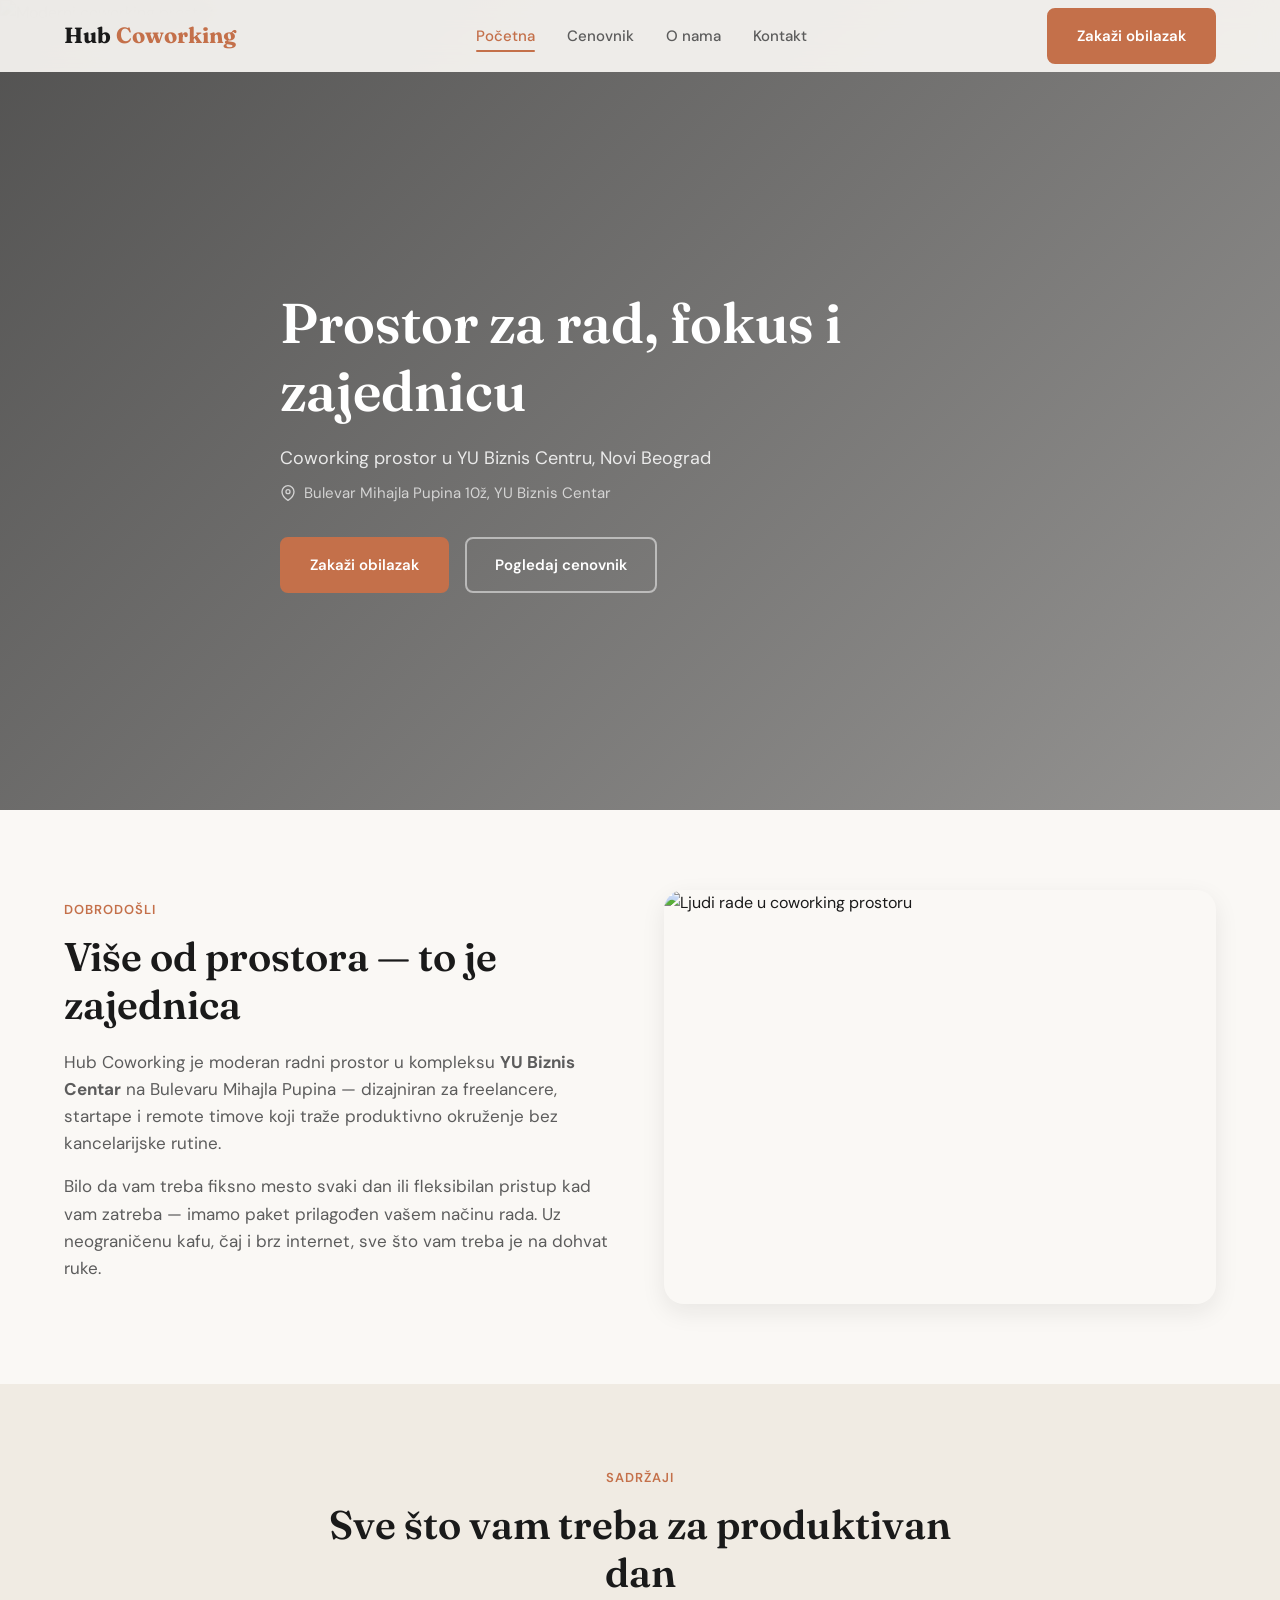
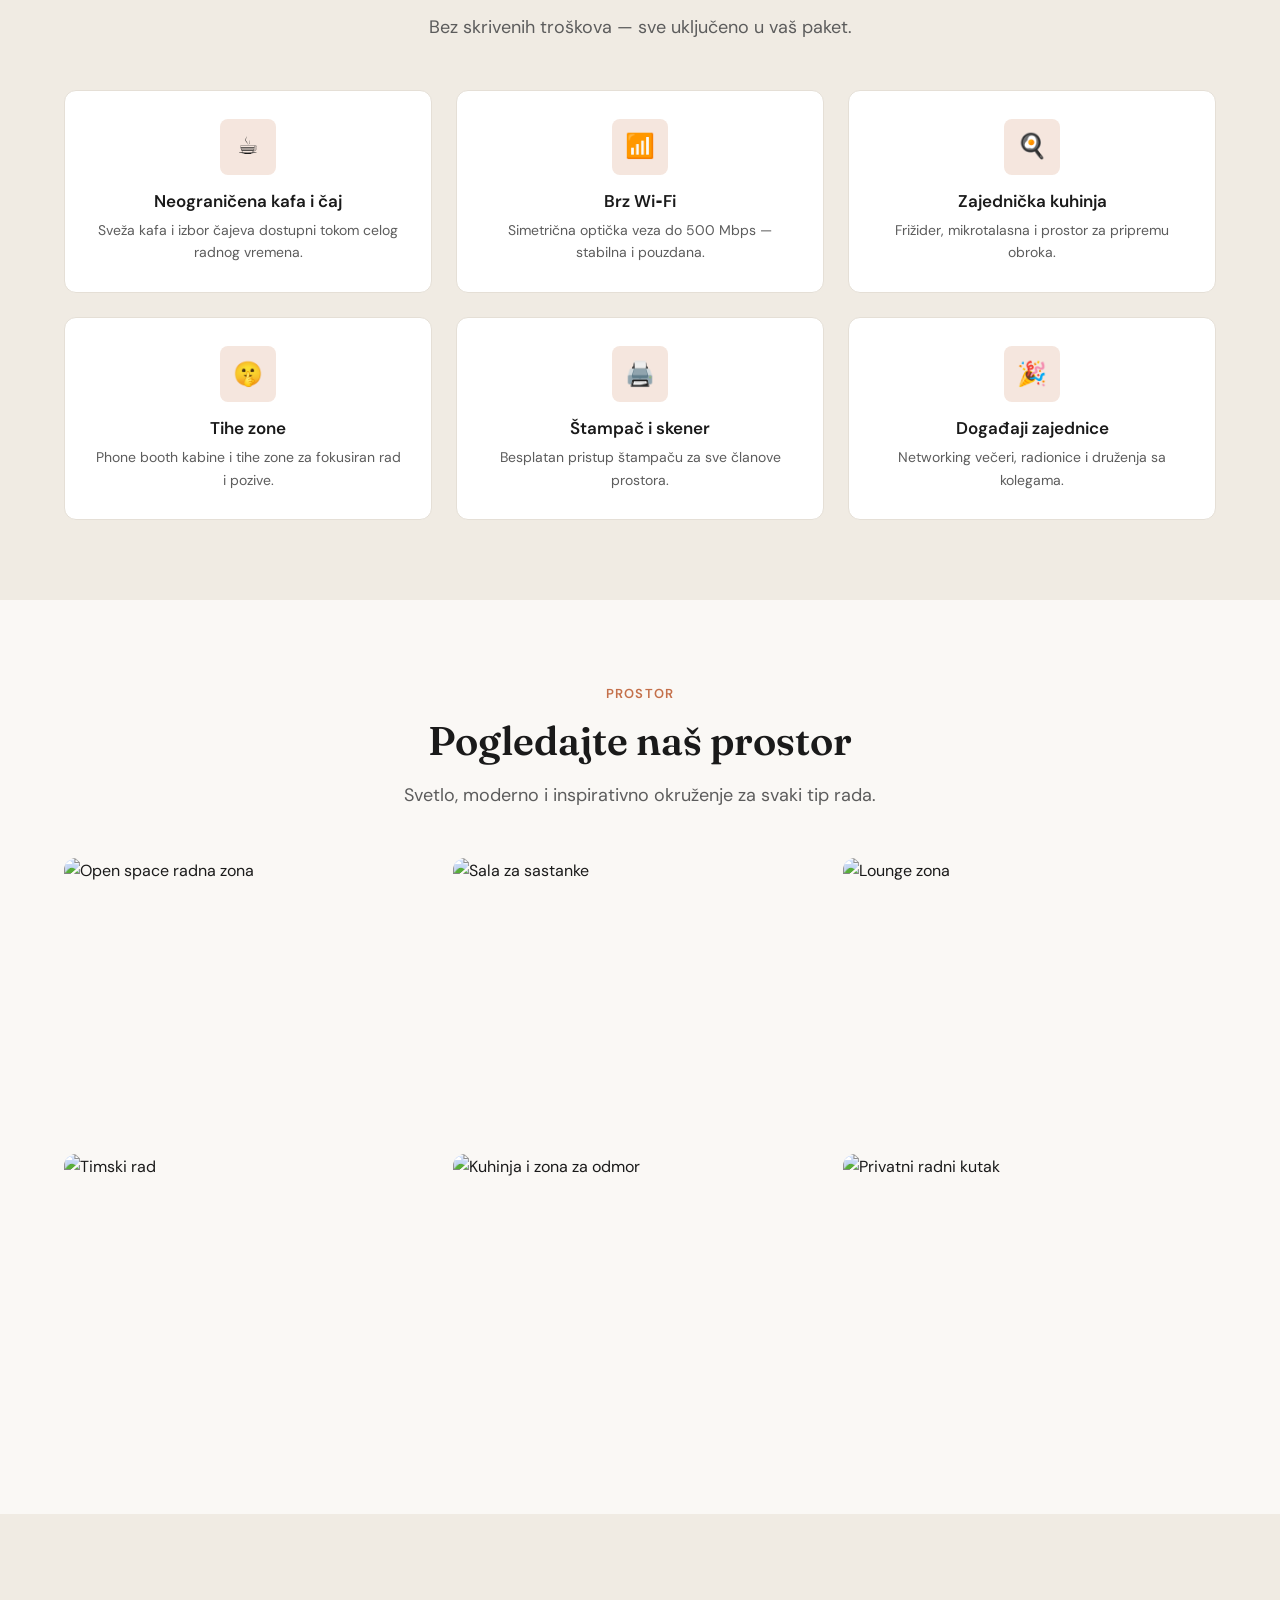
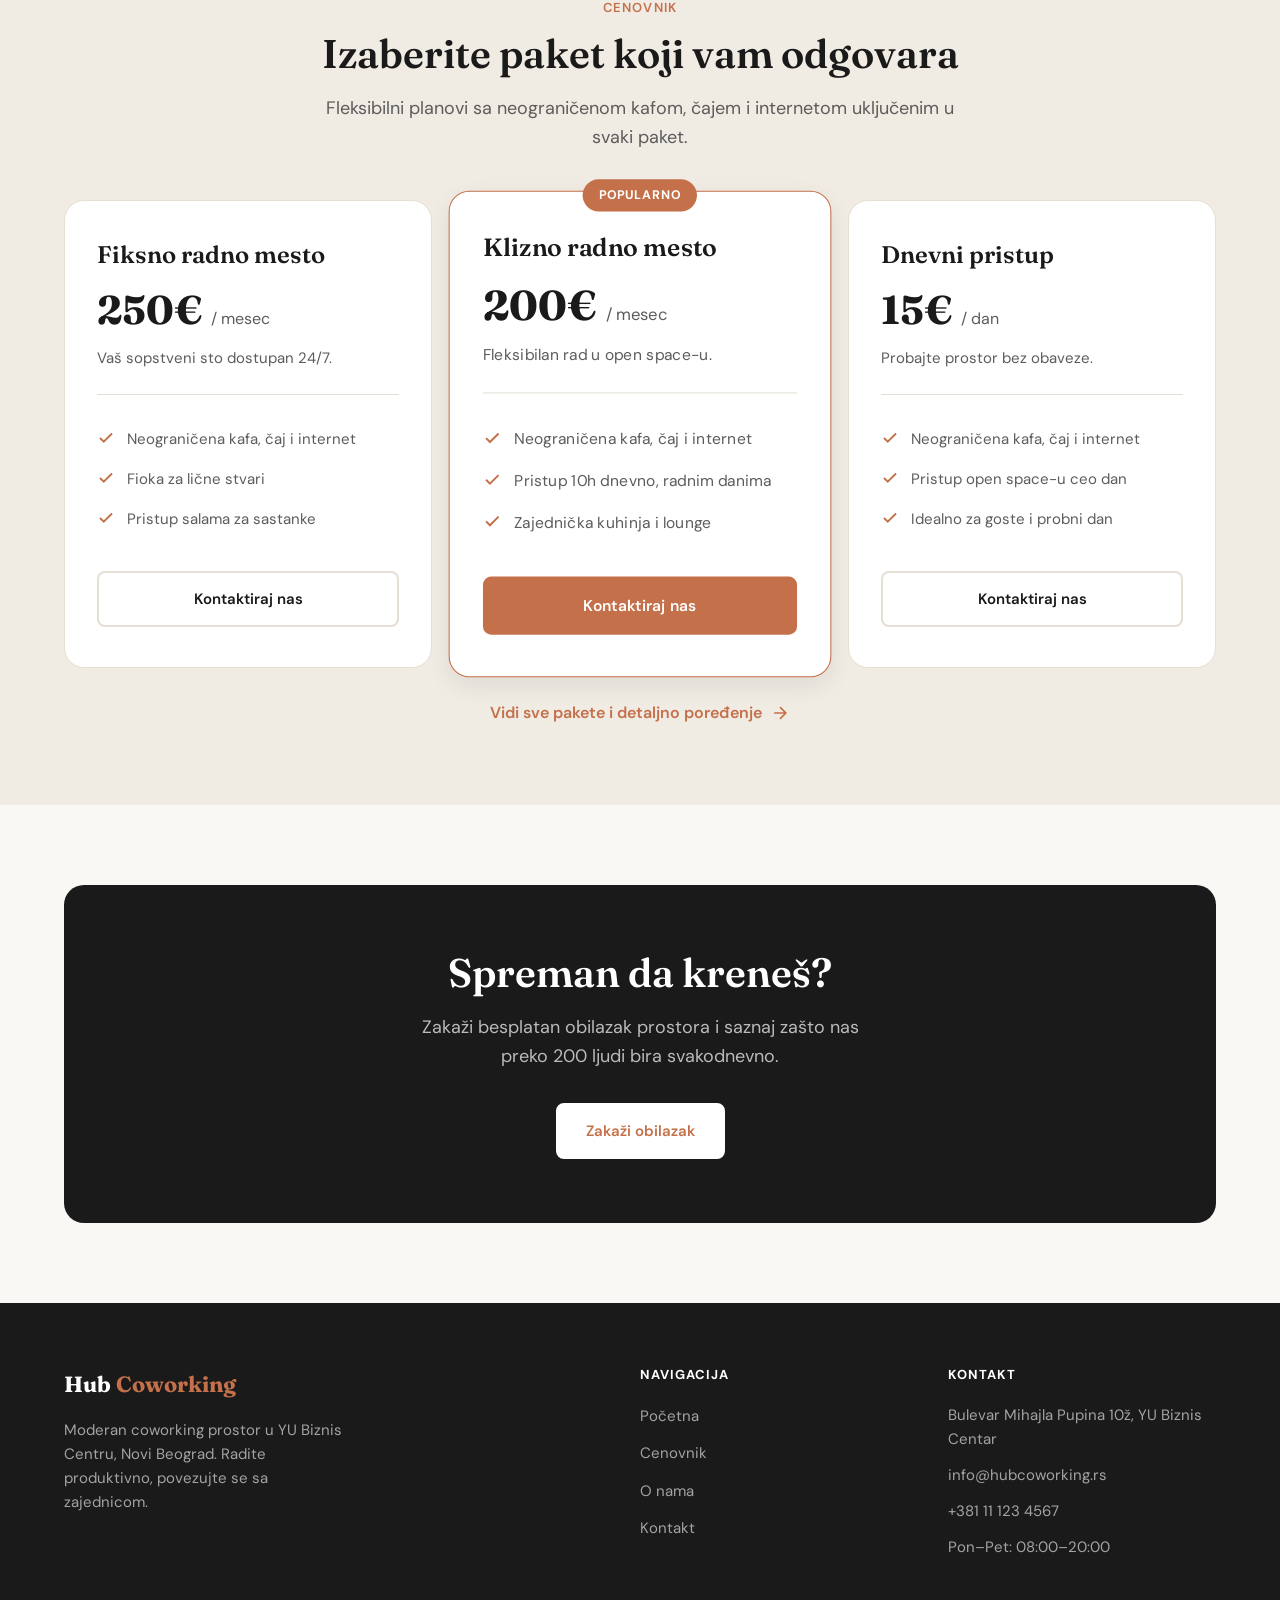
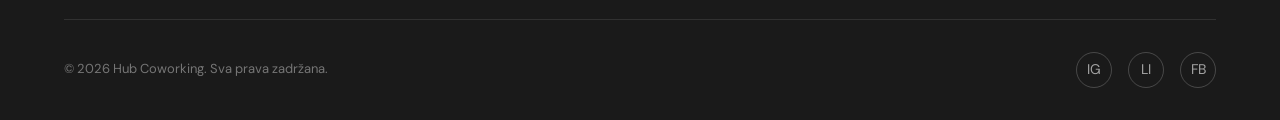
==== index.html @ 2e8828d9 "Init commit" ====
<!DOCTYPE html>
<html lang="sr">
<head>
  <meta charset="UTF-8">
  <meta name="viewport" content="width=device-width, initial-scale=1.0">
  <meta name="description" content="Hub Coworking — moderan coworking prostor u YU Biznis Centru, Bulevar Mihajla Pupina 10ž, Novi Beograd. Fiksna i klizna radna mesta, dnevni pristup.">
  <title>Hub Coworking — Početna</title>
  <link rel="preconnect" href="https://fonts.googleapis.com">
  <link rel="preconnect" href="https://fonts.gstatic.com" crossorigin>
  <link href="https://fonts.googleapis.com/css2?family=DM+Sans:ital,opsz,wght@0,9..40,400;0,9..40,500;0,9..40,600;0,9..40,700;1,9..40,400&family=Fraunces:opsz,wght@9..144,600;9..144,700&display=swap" rel="stylesheet">
  <link rel="stylesheet" href="css/styles.css">
</head>
<body>

  <!-- Header -->
  <header class="header" id="header">
    <div class="container nav">
      <a href="index.html" class="logo">Hub <span>Coworking</span></a>
      <nav class="nav-links">
        <a href="index.html" class="active">Početna</a>
        <a href="cenovnik.html">Cenovnik</a>
        <a href="o-nama.html">O nama</a>
        <a href="kontakt.html">Kontakt</a>
      </nav>
      <a href="kontakt.html" class="btn btn-primary nav-cta">Zakaži obilazak</a>
      <button class="nav-toggle" id="navToggle" aria-label="Otvori meni">
        <span></span>
        <span></span>
        <span></span>
      </button>
    </div>
  </header>

  <nav class="mobile-menu" id="mobileMenu">
    <a href="index.html" class="active">Početna</a>
    <a href="cenovnik.html">Cenovnik</a>
    <a href="o-nama.html">O nama</a>
    <a href="kontakt.html">Kontakt</a>
    <a href="kontakt.html" class="btn btn-primary">Zakaži obilazak</a>
  </nav>

  <main>
    <!-- Hero -->
    <section class="hero">
      <div class="hero-bg">
        <img src="https://images.unsplash.com/photo-1497366216548-37526070297c?w=1920&q=80" alt="Moderni coworking prostor">
        <div class="hero-overlay"></div>
      </div>
      <div class="container hero-content reveal">
        <h1>Prostor za rad, fokus i zajednicu</h1>
        <p class="hero-subtitle">Coworking prostor u YU Biznis Centru, Novi Beograd</p>
        <p class="hero-address">
          <svg width="16" height="16" viewBox="0 0 24 24" fill="none" stroke="currentColor" stroke-width="2"><path d="M21 10c0 7-9 13-9 13s-9-6-9-13a9 9 0 0118 0z"/><circle cx="12" cy="10" r="3"/></svg>
          Bulevar Mihajla Pupina 10ž, YU Biznis Centar
        </p>
        <div class="btn-group">
          <a href="kontakt.html" class="btn btn-primary">Zakaži obilazak</a>
          <a href="cenovnik.html" class="btn btn-outline-light">Pogledaj cenovnik</a>
        </div>
      </div>
    </section>

    <!-- Uvod -->
    <section class="section">
      <div class="container grid-2 reveal">
        <div class="intro-text">
          <span class="section-label">Dobrodošli</span>
          <h2>Više od prostora — to je zajednica</h2>
          <p>Hub Coworking je moderan radni prostor u kompleksu <strong>YU Biznis Centar</strong> na Bulevaru Mihajla Pupina — dizajniran za freelancere, startape i remote timove koji traže produktivno okruženje bez kancelarijske rutine.</p>
          <p>Bilo da vam treba fiksno mesto svaki dan ili fleksibilan pristup kad vam zatreba — imamo paket prilagođen vašem načinu rada. Uz neograničenu kafu, čaj i brz internet, sve što vam treba je na dohvat ruke.</p>
        </div>
        <div class="intro-image">
          <img src="https://images.unsplash.com/photo-1524758631624-e2822e304c36?w=800&q=80" alt="Ljudi rade u coworking prostoru">
        </div>
      </div>
    </section>

    <!-- Amenities -->
    <section class="section" style="background-color: var(--color-bg-alt);">
      <div class="container">
        <div class="section-header reveal">
          <span class="section-label">Sadržaji</span>
          <h2>Sve što vam treba za produktivan dan</h2>
          <p>Bez skrivenih troškova — sve uključeno u vaš paket.</p>
        </div>
        <div class="amenities-grid">
          <div class="amenity-card reveal">
            <div class="amenity-icon">☕</div>
            <h3>Neograničena kafa i čaj</h3>
            <p>Sveža kafa i izbor čajeva dostupni tokom celog radnog vremena.</p>
          </div>
          <div class="amenity-card reveal">
            <div class="amenity-icon">📶</div>
            <h3>Brz Wi‑Fi</h3>
            <p>Simetrična optička veza do 500 Mbps — stabilna i pouzdana.</p>
          </div>
          <div class="amenity-card reveal">
            <div class="amenity-icon">🍳</div>
            <h3>Zajednička kuhinja</h3>
            <p>Frižider, mikrotalasna i prostor za pripremu obroka.</p>
          </div>
          <div class="amenity-card reveal">
            <div class="amenity-icon">🤫</div>
            <h3>Tihe zone</h3>
            <p>Phone booth kabine i tihe zone za fokusiran rad i pozive.</p>
          </div>
          <div class="amenity-card reveal">
            <div class="amenity-icon">🖨️</div>
            <h3>Štampač i skener</h3>
            <p>Besplatan pristup štampaču za sve članove prostora.</p>
          </div>
          <div class="amenity-card reveal">
            <div class="amenity-icon">🎉</div>
            <h3>Događaji zajednice</h3>
            <p>Networking večeri, radionice i druženja sa kolegama.</p>
          </div>
        </div>
      </div>
    </section>

    <!-- Galerija -->
    <section class="section">
      <div class="container">
        <div class="section-header reveal">
          <span class="section-label">Prostor</span>
          <h2>Pogledajte naš prostor</h2>
          <p>Svetlo, moderno i inspirativno okruženje za svaki tip rada.</p>
        </div>
        <div class="gallery-grid">
          <div class="gallery-item reveal">
            <img src="https://images.unsplash.com/photo-1497366811353-6870744d04b2?w=600&q=80" alt="Open space radna zona">
          </div>
          <div class="gallery-item reveal">
            <img src="https://images.unsplash.com/photo-1600880292203-757bb62b4baf?w=600&q=80" alt="Sala za sastanke">
          </div>
          <div class="gallery-item reveal">
            <img src="https://images.unsplash.com/photo-1604328698692-f76ea9498e97?w=600&q=80" alt="Lounge zona">
          </div>
          <div class="gallery-item reveal">
            <img src="https://images.unsplash.com/photo-1556761175-b413da4baf72?w=600&q=80" alt="Timski rad">
          </div>
          <div class="gallery-item reveal">
            <img src="https://images.unsplash.com/photo-1572021337769-53502aa4901a?w=600&q=80" alt="Kuhinja i zona za odmor">
          </div>
          <div class="gallery-item reveal">
            <img src="https://images.unsplash.com/photo-1560448204-e02f11c45748?w=600&q=80" alt="Privatni radni kutak">
          </div>
        </div>
      </div>
    </section>

    <!-- Pricing Preview -->
    <section class="section" style="background-color: var(--color-bg-alt);">
      <div class="container">
        <div class="section-header reveal">
          <span class="section-label">Cenovnik</span>
          <h2>Izaberite paket koji vam odgovara</h2>
          <p>Fleksibilni planovi sa neograničenom kafom, čajem i internetom uključenim u svaki paket.</p>
        </div>
        <div class="pricing-grid">
          <div class="pricing-card reveal">
            <h3>Fiksno radno mesto</h3>
            <div class="pricing-price">250€ <span>/ mesec</span></div>
            <p class="pricing-desc">Vaš sopstveni sto dostupan 24/7.</p>
            <ul class="pricing-features">
              <li>
                <svg width="18" height="18" viewBox="0 0 24 24" fill="none" stroke="currentColor" stroke-width="2.5"><polyline points="20 6 9 17 4 12"/></svg>
                Neograničena kafa, čaj i internet
              </li>
              <li>
                <svg width="18" height="18" viewBox="0 0 24 24" fill="none" stroke="currentColor" stroke-width="2.5"><polyline points="20 6 9 17 4 12"/></svg>
                Fioka za lične stvari
              </li>
              <li>
                <svg width="18" height="18" viewBox="0 0 24 24" fill="none" stroke="currentColor" stroke-width="2.5"><polyline points="20 6 9 17 4 12"/></svg>
                Pristup salama za sastanke
              </li>
            </ul>
            <a href="kontakt.html" class="btn btn-outline">Kontaktiraj nas</a>
          </div>
          <div class="pricing-card featured reveal">
            <span class="pricing-badge">Popularno</span>
            <h3>Klizno radno mesto</h3>
            <div class="pricing-price">200€ <span>/ mesec</span></div>
            <p class="pricing-desc">Fleksibilan rad u open space-u.</p>
            <ul class="pricing-features">
              <li>
                <svg width="18" height="18" viewBox="0 0 24 24" fill="none" stroke="currentColor" stroke-width="2.5"><polyline points="20 6 9 17 4 12"/></svg>
                Neograničena kafa, čaj i internet
              </li>
              <li>
                <svg width="18" height="18" viewBox="0 0 24 24" fill="none" stroke="currentColor" stroke-width="2.5"><polyline points="20 6 9 17 4 12"/></svg>
                Pristup 10h dnevno, radnim danima
              </li>
              <li>
                <svg width="18" height="18" viewBox="0 0 24 24" fill="none" stroke="currentColor" stroke-width="2.5"><polyline points="20 6 9 17 4 12"/></svg>
                Zajednička kuhinja i lounge
              </li>
            </ul>
            <a href="kontakt.html" class="btn btn-primary">Kontaktiraj nas</a>
          </div>
          <div class="pricing-card reveal">
            <h3>Dnevni pristup</h3>
            <div class="pricing-price">15€ <span>/ dan</span></div>
            <p class="pricing-desc">Probajte prostor bez obaveze.</p>
            <ul class="pricing-features">
              <li>
                <svg width="18" height="18" viewBox="0 0 24 24" fill="none" stroke="currentColor" stroke-width="2.5"><polyline points="20 6 9 17 4 12"/></svg>
                Neograničena kafa, čaj i internet
              </li>
              <li>
                <svg width="18" height="18" viewBox="0 0 24 24" fill="none" stroke="currentColor" stroke-width="2.5"><polyline points="20 6 9 17 4 12"/></svg>
                Pristup open space-u ceo dan
              </li>
              <li>
                <svg width="18" height="18" viewBox="0 0 24 24" fill="none" stroke="currentColor" stroke-width="2.5"><polyline points="20 6 9 17 4 12"/></svg>
                Idealno za goste i probni dan
              </li>
            </ul>
            <a href="kontakt.html" class="btn btn-outline">Kontaktiraj nas</a>
          </div>
        </div>
        <div style="text-align: center;">
          <a href="cenovnik.html" class="text-link reveal">
            Vidi sve pakete i detaljno poređenje
            <svg width="20" height="20" viewBox="0 0 24 24" fill="none" stroke="currentColor" stroke-width="2"><path d="M5 12h14M12 5l7 7-7 7"/></svg>
          </a>
        </div>
      </div>
    </section>

    <!-- CTA Banner -->
    <section class="section">
      <div class="container reveal">
        <div class="cta-banner">
          <h2>Spreman da kreneš?</h2>
          <p>Zakaži besplatan obilazak prostora i saznaj zašto nas preko 200 ljudi bira svakodnevno.</p>
          <a href="kontakt.html" class="btn btn-white">Zakaži obilazak</a>
        </div>
      </div>
    </section>
  </main>

  <!-- Footer -->
  <footer class="footer">
    <div class="container">
      <div class="footer-grid">
        <div class="footer-brand">
          <a href="index.html" class="logo">Hub <span>Coworking</span></a>
          <p>Moderan coworking prostor u YU Biznis Centru, Novi Beograd. Radite produktivno, povezujte se sa zajednicom.</p>
        </div>
        <div>
          <h4>Navigacija</h4>
          <ul class="footer-links">
            <li><a href="index.html">Početna</a></li>
            <li><a href="cenovnik.html">Cenovnik</a></li>
            <li><a href="o-nama.html">O nama</a></li>
            <li><a href="kontakt.html">Kontakt</a></li>
          </ul>
        </div>
        <div>
          <h4>Kontakt</h4>
          <ul class="footer-contact">
            <li>Bulevar Mihajla Pupina 10ž, YU Biznis Centar</li>
            <li>info@hubcoworking.rs</li>
            <li>+381 11 123 4567</li>
            <li>Pon–Pet: 08:00–20:00</li>
          </ul>
        </div>
      </div>
      <div class="footer-bottom">
        <p>&copy; 2026 Hub Coworking. Sva prava zadržana.</p>
        <div class="footer-social">
          <a href="#" aria-label="Instagram">IG</a>
          <a href="#" aria-label="LinkedIn">LI</a>
          <a href="#" aria-label="Facebook">FB</a>
        </div>
      </div>
    </div>
  </footer>

  <script src="js/main.js"></script>
</body>
</html>
---- css/styles.css ----
/* ============================================
   Hub Coworking — Design System & Styles
   ============================================ */

/* --- CSS Custom Properties --- */
:root {
  --color-bg: #FAF8F5;
  --color-bg-alt: #F0EBE3;
  --color-surface: #FFFFFF;
  --color-text: #1A1A1A;
  --color-text-muted: #5C5C5C;
  --color-accent: #C4704A;
  --color-accent-hover: #A85A38;
  --color-accent-light: #F5E6DE;
  --color-border: #E5DFD6;
  --color-dark: #1A1A1A;

  --font-body: 'DM Sans', system-ui, sans-serif;
  --font-heading: 'Fraunces', Georgia, serif;

  --container-max: 1200px;
  --header-height: 72px;
  --radius-sm: 8px;
  --radius-md: 12px;
  --radius-lg: 20px;
  --shadow-sm: 0 2px 8px rgba(26, 26, 26, 0.06);
  --shadow-md: 0 8px 24px rgba(26, 26, 26, 0.08);
  --shadow-lg: 0 16px 48px rgba(26, 26, 26, 0.12);
  --transition: 0.25s ease;
}

/* --- Reset & Base --- */
*,
*::before,
*::after {
  box-sizing: border-box;
  margin: 0;
  padding: 0;
}

html {
  scroll-behavior: smooth;
}

body {
  font-family: var(--font-body);
  font-size: 1rem;
  line-height: 1.6;
  color: var(--color-text);
  background-color: var(--color-bg);
  -webkit-font-smoothing: antialiased;
}

img {
  max-width: 100%;
  height: auto;
  display: block;
}

a {
  color: inherit;
  text-decoration: none;
  transition: color var(--transition);
}

ul {
  list-style: none;
}

h1, h2, h3, h4 {
  font-family: var(--font-heading);
  font-weight: 600;
  line-height: 1.2;
}

h1 { font-size: clamp(2.25rem, 5vw, 3.5rem); }
h2 { font-size: clamp(1.75rem, 3.5vw, 2.5rem); }
h3 { font-size: clamp(1.25rem, 2.5vw, 1.5rem); }

p {
  color: var(--color-text-muted);
}

/* --- Layout --- */
.container {
  width: 100%;
  max-width: var(--container-max);
  margin: 0 auto;
  padding: 0 1.5rem;
}

.section {
  padding: 5rem 0;
}

.section-header {
  text-align: center;
  max-width: 640px;
  margin: 0 auto 3rem;
}

.section-header h2 {
  margin-bottom: 1rem;
  color: var(--color-text);
}

.section-header p {
  font-size: 1.125rem;
}

.section-label {
  display: inline-block;
  font-size: 0.8125rem;
  font-weight: 600;
  letter-spacing: 0.08em;
  text-transform: uppercase;
  color: var(--color-accent);
  margin-bottom: 0.75rem;
}

.grid-2 {
  display: grid;
  grid-template-columns: 1fr;
  gap: 3rem;
  align-items: center;
}

.grid-3 {
  display: grid;
  grid-template-columns: 1fr;
  gap: 1.5rem;
}

/* --- Buttons --- */
.btn {
  display: inline-flex;
  align-items: center;
  justify-content: center;
  gap: 0.5rem;
  padding: 0.875rem 1.75rem;
  font-family: var(--font-body);
  font-size: 0.9375rem;
  font-weight: 600;
  border-radius: var(--radius-sm);
  border: 2px solid transparent;
  cursor: pointer;
  transition: all var(--transition);
  white-space: nowrap;
}

.btn-primary {
  background-color: var(--color-accent);
  color: #fff;
  border-color: var(--color-accent);
}

.btn-primary:hover {
  background-color: var(--color-accent-hover);
  border-color: var(--color-accent-hover);
  color: #fff;
}

.btn-outline {
  background-color: transparent;
  color: var(--color-text);
  border-color: var(--color-border);
}

.btn-outline:hover {
  border-color: var(--color-accent);
  color: var(--color-accent);
}

.btn-outline-light {
  background-color: transparent;
  color: #fff;
  border-color: rgba(255, 255, 255, 0.5);
}

.btn-outline-light:hover {
  background-color: rgba(255, 255, 255, 0.1);
  border-color: #fff;
  color: #fff;
}

.btn-white {
  background-color: #fff;
  color: var(--color-accent);
  border-color: #fff;
}

.btn-white:hover {
  background-color: var(--color-accent-light);
  color: var(--color-accent-hover);
}

.btn-group {
  display: flex;
  flex-wrap: wrap;
  gap: 1rem;
}

/* --- Header / Nav --- */
.header {
  position: fixed;
  top: 0;
  left: 0;
  right: 0;
  z-index: 1000;
  height: var(--header-height);
  background-color: rgba(250, 248, 245, 0.92);
  backdrop-filter: blur(12px);
  border-bottom: 1px solid transparent;
  transition: box-shadow var(--transition), border-color var(--transition);
}

.header.scrolled {
  box-shadow: var(--shadow-sm);
  border-bottom-color: var(--color-border);
}

.nav {
  display: flex;
  align-items: center;
  justify-content: space-between;
  height: var(--header-height);
}

.logo {
  font-family: var(--font-heading);
  font-size: 1.375rem;
  font-weight: 700;
  color: var(--color-text);
}

.logo span {
  color: var(--color-accent);
}

.nav-links {
  display: none;
  align-items: center;
  gap: 2rem;
}

.nav-links a {
  font-size: 0.9375rem;
  font-weight: 500;
  color: var(--color-text-muted);
  position: relative;
}

.nav-links a:hover,
.nav-links a.active {
  color: var(--color-accent);
}

.nav-links a.active::after {
  content: '';
  position: absolute;
  bottom: -4px;
  left: 0;
  right: 0;
  height: 2px;
  background-color: var(--color-accent);
  border-radius: 1px;
}

.nav-cta {
  display: none;
}

.nav-toggle {
  display: flex;
  flex-direction: column;
  justify-content: center;
  gap: 5px;
  width: 40px;
  height: 40px;
  background: none;
  border: none;
  cursor: pointer;
  padding: 8px;
}

.nav-toggle span {
  display: block;
  width: 100%;
  height: 2px;
  background-color: var(--color-text);
  border-radius: 2px;
  transition: all var(--transition);
}

.nav-toggle.open span:nth-child(1) {
  transform: translateY(7px) rotate(45deg);
}

.nav-toggle.open span:nth-child(2) {
  opacity: 0;
}

.nav-toggle.open span:nth-child(3) {
  transform: translateY(-7px) rotate(-45deg);
}

.mobile-menu {
  position: fixed;
  top: var(--header-height);
  left: 0;
  right: 0;
  bottom: 0;
  background-color: var(--color-bg);
  padding: 2rem 1.5rem;
  transform: translateX(100%);
  transition: transform var(--transition);
  z-index: 999;
  overflow-y: auto;
}

.mobile-menu.open {
  transform: translateX(0);
}

.mobile-menu a {
  display: block;
  font-size: 1.25rem;
  font-weight: 500;
  padding: 1rem 0;
  border-bottom: 1px solid var(--color-border);
  color: var(--color-text);
}

.mobile-menu a.active {
  color: var(--color-accent);
}

.mobile-menu .btn {
  width: 100%;
  margin-top: 1.5rem;
}

/* --- Hero --- */
.hero {
  position: relative;
  min-height: 90vh;
  display: flex;
  align-items: center;
  padding-top: var(--header-height);
  overflow: hidden;
}

.hero-bg {
  position: absolute;
  inset: 0;
  z-index: 0;
}

.hero-bg img {
  width: 100%;
  height: 100%;
  object-fit: cover;
}

.hero-overlay {
  position: absolute;
  inset: 0;
  background: linear-gradient(
    135deg,
    rgba(26, 26, 26, 0.75) 0%,
    rgba(26, 26, 26, 0.45) 100%
  );
}

.hero-content {
  position: relative;
  z-index: 1;
  max-width: 720px;
  color: #fff;
  padding: 4rem 0;
}

.hero-content h1 {
  color: #fff;
  margin-bottom: 1.25rem;
}

.hero-content .hero-subtitle {
  font-size: 1.125rem;
  color: rgba(255, 255, 255, 0.85);
  margin-bottom: 0.5rem;
}

.hero-content .hero-address {
  display: inline-flex;
  align-items: center;
  gap: 0.5rem;
  font-size: 0.9375rem;
  color: rgba(255, 255, 255, 0.7);
  margin-bottom: 2rem;
}

.hero-content .hero-address svg {
  flex-shrink: 0;
}

/* --- Page Hero (inner pages) --- */
.page-hero {
  padding: calc(var(--header-height) + 4rem) 0 4rem;
  background-color: var(--color-bg-alt);
  text-align: center;
}

.page-hero h1 {
  margin-bottom: 1rem;
}

.page-hero p {
  font-size: 1.125rem;
  max-width: 560px;
  margin: 0 auto;
}

/* --- Cards --- */
.card {
  background-color: var(--color-surface);
  border-radius: var(--radius-md);
  padding: 2rem;
  box-shadow: var(--shadow-sm);
  border: 1px solid var(--color-border);
  transition: box-shadow var(--transition), transform var(--transition);
}

.card:hover {
  box-shadow: var(--shadow-md);
}

/* --- Amenity Cards --- */
.amenities-grid {
  display: grid;
  grid-template-columns: 1fr;
  gap: 1.5rem;
}

.amenity-card {
  background-color: var(--color-surface);
  border-radius: var(--radius-md);
  padding: 1.75rem;
  border: 1px solid var(--color-border);
  text-align: center;
  transition: transform var(--transition), box-shadow var(--transition);
}

.amenity-card:hover {
  transform: translateY(-4px);
  box-shadow: var(--shadow-md);
}

.amenity-icon {
  width: 56px;
  height: 56px;
  margin: 0 auto 1rem;
  background-color: var(--color-accent-light);
  border-radius: var(--radius-sm);
  display: flex;
  align-items: center;
  justify-content: center;
  font-size: 1.5rem;
}

.amenity-card h3 {
  font-family: var(--font-body);
  font-size: 1.0625rem;
  font-weight: 600;
  margin-bottom: 0.5rem;
  color: var(--color-text);
}

.amenity-card p {
  font-size: 0.875rem;
}

/* --- Gallery --- */
.gallery-grid {
  display: grid;
  grid-template-columns: 1fr;
  gap: 1rem;
}

.gallery-item {
  border-radius: var(--radius-md);
  overflow: hidden;
  aspect-ratio: 4 / 3;
}

.gallery-item img {
  width: 100%;
  height: 100%;
  object-fit: cover;
  transition: transform 0.4s ease;
}

.gallery-item:hover img {
  transform: scale(1.05);
}

/* --- Pricing Cards --- */
.pricing-grid {
  display: grid;
  grid-template-columns: 1fr;
  gap: 1.5rem;
  align-items: start;
}

.pricing-card {
  background-color: var(--color-surface);
  border-radius: var(--radius-lg);
  padding: 2.5rem 2rem;
  border: 1px solid var(--color-border);
  position: relative;
  transition: box-shadow var(--transition), transform var(--transition);
}

.pricing-card:hover {
  box-shadow: var(--shadow-md);
}

.pricing-card.featured {
  border-color: var(--color-accent);
  box-shadow: var(--shadow-md);
}

.pricing-badge {
  position: absolute;
  top: -12px;
  left: 50%;
  transform: translateX(-50%);
  background-color: var(--color-accent);
  color: #fff;
  font-size: 0.75rem;
  font-weight: 700;
  letter-spacing: 0.05em;
  text-transform: uppercase;
  padding: 0.375rem 1rem;
  border-radius: 100px;
}

.pricing-card h3 {
  font-family: var(--font-heading);
  margin-bottom: 0.5rem;
}

.pricing-price {
  font-family: var(--font-heading);
  font-size: 2.5rem;
  font-weight: 700;
  color: var(--color-text);
  margin-bottom: 0.25rem;
}

.pricing-price span {
  font-family: var(--font-body);
  font-size: 1rem;
  font-weight: 400;
  color: var(--color-text-muted);
}

.pricing-desc {
  font-size: 0.9375rem;
  margin-bottom: 1.5rem;
  padding-bottom: 1.5rem;
  border-bottom: 1px solid var(--color-border);
}

.pricing-features {
  margin-bottom: 2rem;
}

.pricing-features li {
  display: flex;
  align-items: flex-start;
  gap: 0.75rem;
  padding: 0.5rem 0;
  font-size: 0.9375rem;
  color: var(--color-text-muted);
}

.pricing-features li svg {
  flex-shrink: 0;
  margin-top: 2px;
  color: var(--color-accent);
}

.pricing-card .btn {
  width: 100%;
}

.pricing-note {
  text-align: center;
  margin-top: 2rem;
  padding: 1.25rem 1.5rem;
  background-color: var(--color-accent-light);
  border-radius: var(--radius-md);
  font-size: 0.9375rem;
  color: var(--color-text);
}

.pricing-note strong {
  color: var(--color-accent);
}

/* --- Comparison Table --- */
.comparison-table-wrapper {
  overflow-x: auto;
  margin-top: 3rem;
  border-radius: var(--radius-md);
  border: 1px solid var(--color-border);
  background-color: var(--color-surface);
}

.comparison-table {
  width: 100%;
  border-collapse: collapse;
  font-size: 0.9375rem;
}

.comparison-table th,
.comparison-table td {
  padding: 1rem 1.25rem;
  text-align: center;
  border-bottom: 1px solid var(--color-border);
}

.comparison-table th:first-child,
.comparison-table td:first-child {
  text-align: left;
  font-weight: 500;
  color: var(--color-text);
}

.comparison-table thead th {
  background-color: var(--color-bg-alt);
  font-family: var(--font-heading);
  font-weight: 600;
  color: var(--color-text);
}

.comparison-table tbody tr:last-child td {
  border-bottom: none;
}

.comparison-table .check {
  color: var(--color-accent);
  font-weight: 700;
}

.comparison-table .dash {
  color: var(--color-text-muted);
}

/* --- CTA Banner --- */
.cta-banner {
  background-color: var(--color-dark);
  border-radius: var(--radius-lg);
  padding: 4rem 2rem;
  text-align: center;
  color: #fff;
}

.cta-banner h2 {
  color: #fff;
  margin-bottom: 1rem;
}

.cta-banner p {
  color: rgba(255, 255, 255, 0.7);
  font-size: 1.125rem;
  margin-bottom: 2rem;
  max-width: 480px;
  margin-left: auto;
  margin-right: auto;
}

/* --- About Page --- */
.values-grid {
  display: grid;
  grid-template-columns: 1fr;
  gap: 1.5rem;
}

.value-card {
  background-color: var(--color-surface);
  border-radius: var(--radius-md);
  padding: 2rem;
  border: 1px solid var(--color-border);
}

.value-card .value-number {
  font-family: var(--font-heading);
  font-size: 2rem;
  font-weight: 700;
  color: var(--color-accent);
  margin-bottom: 0.75rem;
}

.value-card h3 {
  font-family: var(--font-body);
  font-size: 1.125rem;
  font-weight: 600;
  margin-bottom: 0.5rem;
}

.stats-grid {
  display: grid;
  grid-template-columns: repeat(2, 1fr);
  gap: 1.5rem;
}

.stat-item {
  text-align: center;
  padding: 2rem 1rem;
  background-color: var(--color-surface);
  border-radius: var(--radius-md);
  border: 1px solid var(--color-border);
}

.stat-number {
  font-family: var(--font-heading);
  font-size: 2.5rem;
  font-weight: 700;
  color: var(--color-accent);
  line-height: 1;
  margin-bottom: 0.5rem;
}

.stat-label {
  font-size: 0.875rem;
  color: var(--color-text-muted);
}

.about-image {
  border-radius: var(--radius-lg);
  overflow: hidden;
  box-shadow: var(--shadow-md);
}

.about-image img {
  width: 100%;
  height: 100%;
  object-fit: cover;
}

/* --- Contact Page --- */
.contact-grid {
  display: grid;
  grid-template-columns: 1fr;
  gap: 3rem;
}

.contact-info-card {
  background-color: var(--color-surface);
  border-radius: var(--radius-md);
  padding: 2rem;
  border: 1px solid var(--color-border);
}

.contact-info-item {
  display: flex;
  gap: 1rem;
  padding: 1rem 0;
  border-bottom: 1px solid var(--color-border);
}

.contact-info-item:last-child {
  border-bottom: none;
}

.contact-info-icon {
  width: 44px;
  height: 44px;
  background-color: var(--color-accent-light);
  border-radius: var(--radius-sm);
  display: flex;
  align-items: center;
  justify-content: center;
  flex-shrink: 0;
  font-size: 1.125rem;
}

.contact-info-item h4 {
  font-family: var(--font-body);
  font-size: 0.8125rem;
  font-weight: 600;
  text-transform: uppercase;
  letter-spacing: 0.05em;
  color: var(--color-text-muted);
  margin-bottom: 0.25rem;
}

.contact-info-item p,
.contact-info-item a {
  font-size: 0.9375rem;
  color: var(--color-text);
}

.contact-info-item a:hover {
  color: var(--color-accent);
}

/* --- Form --- */
.form {
  background-color: var(--color-surface);
  border-radius: var(--radius-md);
  padding: 2rem;
  border: 1px solid var(--color-border);
}

.form-group {
  margin-bottom: 1.25rem;
}

.form-group label {
  display: block;
  font-size: 0.875rem;
  font-weight: 600;
  margin-bottom: 0.5rem;
  color: var(--color-text);
}

.form-group input,
.form-group select,
.form-group textarea {
  width: 100%;
  padding: 0.75rem 1rem;
  font-family: var(--font-body);
  font-size: 0.9375rem;
  border: 1px solid var(--color-border);
  border-radius: var(--radius-sm);
  background-color: var(--color-bg);
  color: var(--color-text);
  transition: border-color var(--transition), box-shadow var(--transition);
}

.form-group input:focus,
.form-group select:focus,
.form-group textarea:focus {
  outline: none;
  border-color: var(--color-accent);
  box-shadow: 0 0 0 3px var(--color-accent-light);
}

.form-group textarea {
  min-height: 140px;
  resize: vertical;
}

.form-group.error input,
.form-group.error select,
.form-group.error textarea {
  border-color: #D64545;
}

.form-error {
  font-size: 0.8125rem;
  color: #D64545;
  margin-top: 0.375rem;
  display: none;
}

.form-group.error .form-error {
  display: block;
}

.form-success {
  display: none;
  text-align: center;
  padding: 3rem 2rem;
}

.form-success.visible {
  display: block;
}

.form-success-icon {
  width: 64px;
  height: 64px;
  margin: 0 auto 1.5rem;
  background-color: #E8F5E9;
  border-radius: 50%;
  display: flex;
  align-items: center;
  justify-content: center;
  font-size: 1.75rem;
}

.form-success h3 {
  margin-bottom: 0.75rem;
}

.form-body.hidden {
  display: none;
}

/* --- Map --- */
.map-container {
  border-radius: var(--radius-md);
  overflow: hidden;
  border: 1px solid var(--color-border);
  margin-top: 3rem;
}

.map-container iframe {
  width: 100%;
  height: 400px;
  border: 0;
  display: block;
}

/* --- Footer --- */
.footer {
  background-color: var(--color-dark);
  color: rgba(255, 255, 255, 0.7);
  padding: 4rem 0 2rem;
}

.footer-grid {
  display: grid;
  grid-template-columns: 1fr;
  gap: 2.5rem;
  margin-bottom: 3rem;
}

.footer-brand .logo {
  color: #fff;
  margin-bottom: 1rem;
  display: inline-block;
}

.footer-brand p {
  font-size: 0.9375rem;
  color: rgba(255, 255, 255, 0.6);
  max-width: 280px;
}

.footer h4 {
  font-family: var(--font-body);
  font-size: 0.8125rem;
  font-weight: 700;
  text-transform: uppercase;
  letter-spacing: 0.08em;
  color: #fff;
  margin-bottom: 1.25rem;
}

.footer-links li {
  margin-bottom: 0.75rem;
}

.footer-links a {
  font-size: 0.9375rem;
  color: rgba(255, 255, 255, 0.6);
  transition: color var(--transition);
}

.footer-links a:hover {
  color: var(--color-accent);
}

.footer-contact li {
  font-size: 0.9375rem;
  margin-bottom: 0.75rem;
  color: rgba(255, 255, 255, 0.6);
}

.footer-bottom {
  padding-top: 2rem;
  border-top: 1px solid rgba(255, 255, 255, 0.1);
  display: flex;
  flex-direction: column;
  gap: 1rem;
  align-items: center;
  text-align: center;
}

.footer-bottom p {
  font-size: 0.8125rem;
  color: rgba(255, 255, 255, 0.4);
}

.footer-social {
  display: flex;
  gap: 1rem;
}

.footer-social a {
  width: 36px;
  height: 36px;
  border-radius: 50%;
  border: 1px solid rgba(255, 255, 255, 0.2);
  display: flex;
  align-items: center;
  justify-content: center;
  font-size: 0.875rem;
  color: rgba(255, 255, 255, 0.6);
  transition: all var(--transition);
}

.footer-social a:hover {
  background-color: var(--color-accent);
  border-color: var(--color-accent);
  color: #fff;
}

/* --- Intro Section --- */
.intro-text h2 {
  margin-bottom: 1.25rem;
}

.intro-text p {
  margin-bottom: 1rem;
  font-size: 1.0625rem;
}

.intro-image {
  border-radius: var(--radius-lg);
  overflow: hidden;
  box-shadow: var(--shadow-md);
}

.intro-image img {
  width: 100%;
  height: 100%;
  object-fit: cover;
  aspect-ratio: 4 / 3;
}

/* --- Text Link --- */
.text-link {
  display: inline-flex;
  align-items: center;
  gap: 0.5rem;
  font-weight: 600;
  color: var(--color-accent);
  margin-top: 2rem;
  transition: gap var(--transition);
}

.text-link:hover {
  gap: 0.75rem;
}

/* --- Reveal Animation --- */
.reveal {
  opacity: 0;
  transform: translateY(24px);
  transition: opacity 0.6s ease, transform 0.6s ease;
}

.reveal.visible {
  opacity: 1;
  transform: translateY(0);
}

/* --- Responsive --- */
@media (min-width: 768px) {
  .grid-2 {
    grid-template-columns: 1fr 1fr;
  }

  .grid-3 {
    grid-template-columns: repeat(3, 1fr);
  }

  .amenities-grid {
    grid-template-columns: repeat(2, 1fr);
  }

  .gallery-grid {
    grid-template-columns: repeat(2, 1fr);
  }

  .pricing-grid {
    grid-template-columns: repeat(3, 1fr);
  }

  .pricing-card.featured {
    transform: scale(1.04);
  }

  .values-grid {
    grid-template-columns: repeat(3, 1fr);
  }

  .contact-grid {
    grid-template-columns: 1fr 1fr;
  }

  .footer-grid {
    grid-template-columns: 2fr 1fr 1fr;
  }

  .footer-bottom {
    flex-direction: row;
    justify-content: space-between;
    text-align: left;
  }
}

@media (min-width: 1024px) {
  .nav-links {
    display: flex;
  }

  .nav-cta {
    display: inline-flex;
  }

  .nav-toggle {
    display: none;
  }

  .amenities-grid {
    grid-template-columns: repeat(3, 1fr);
  }

  .gallery-grid {
    grid-template-columns: repeat(3, 1fr);
  }

  .stats-grid {
    grid-template-columns: repeat(4, 1fr);
  }
}
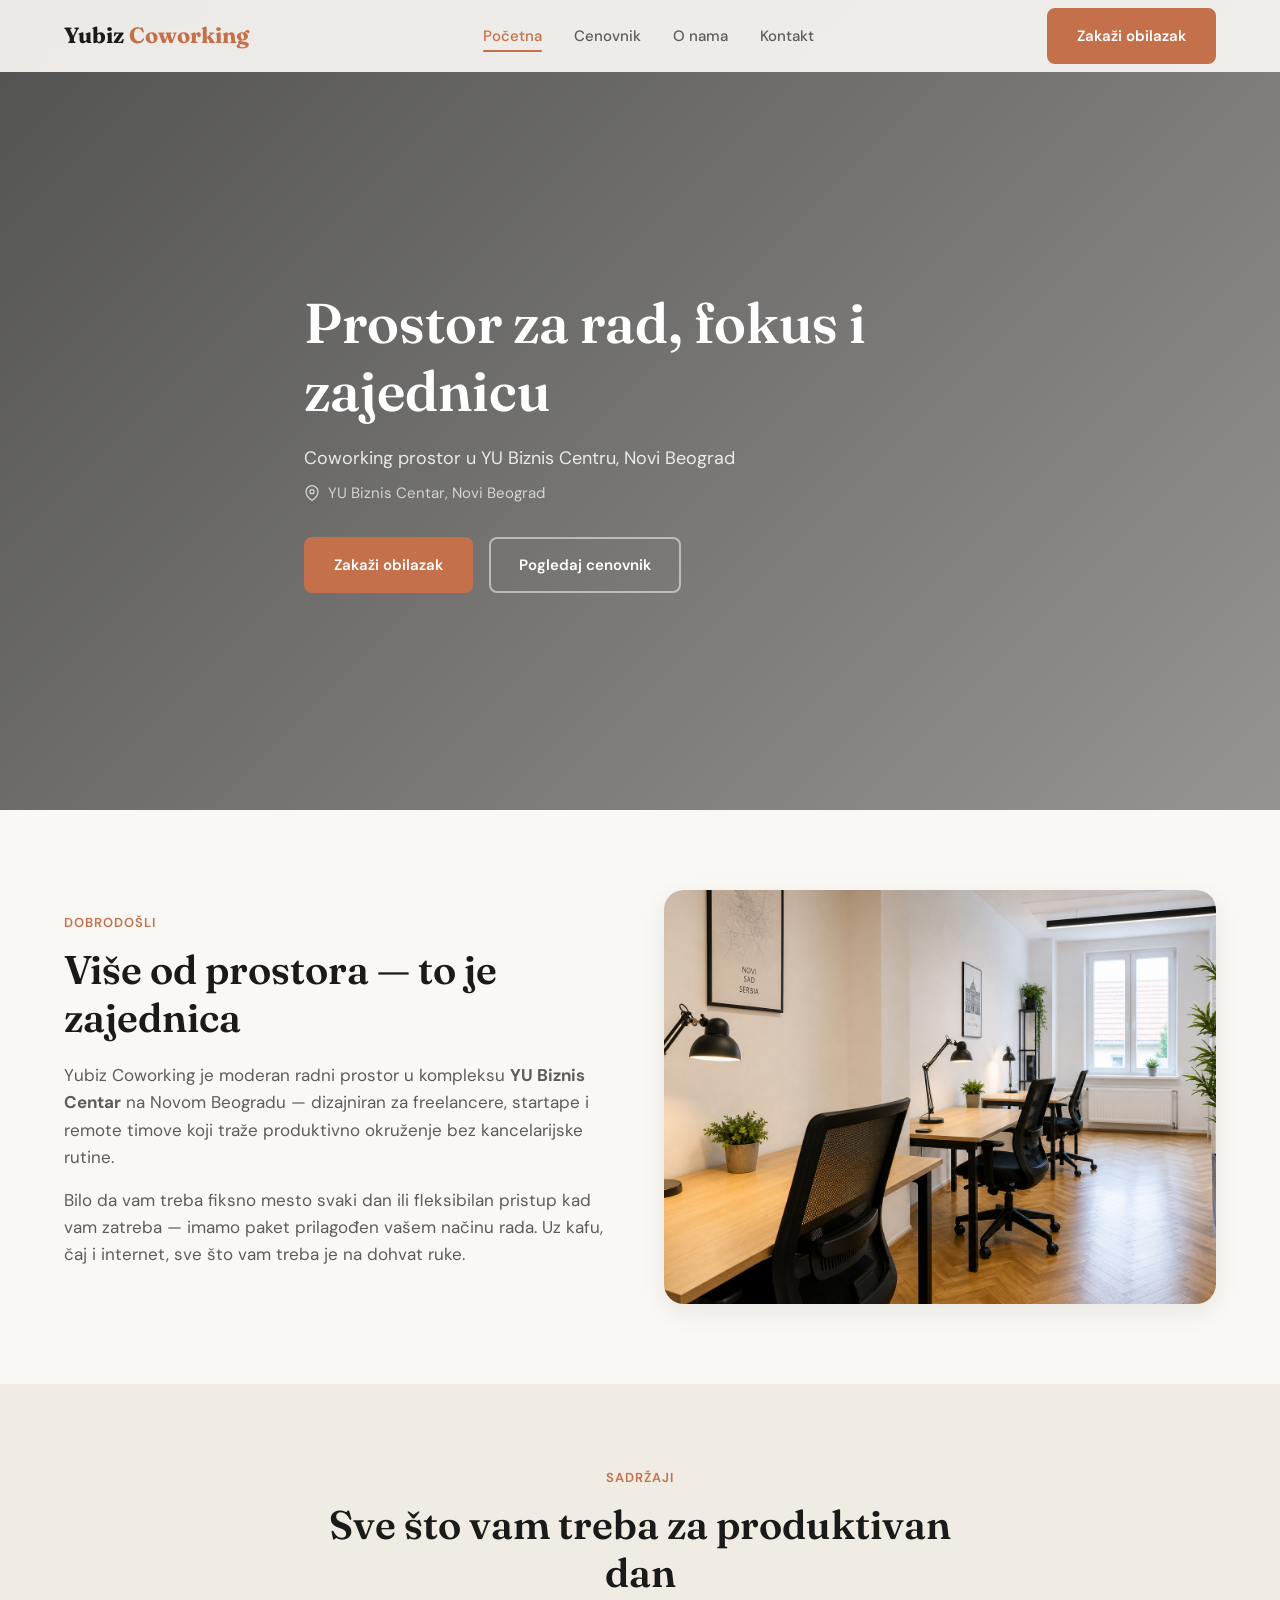
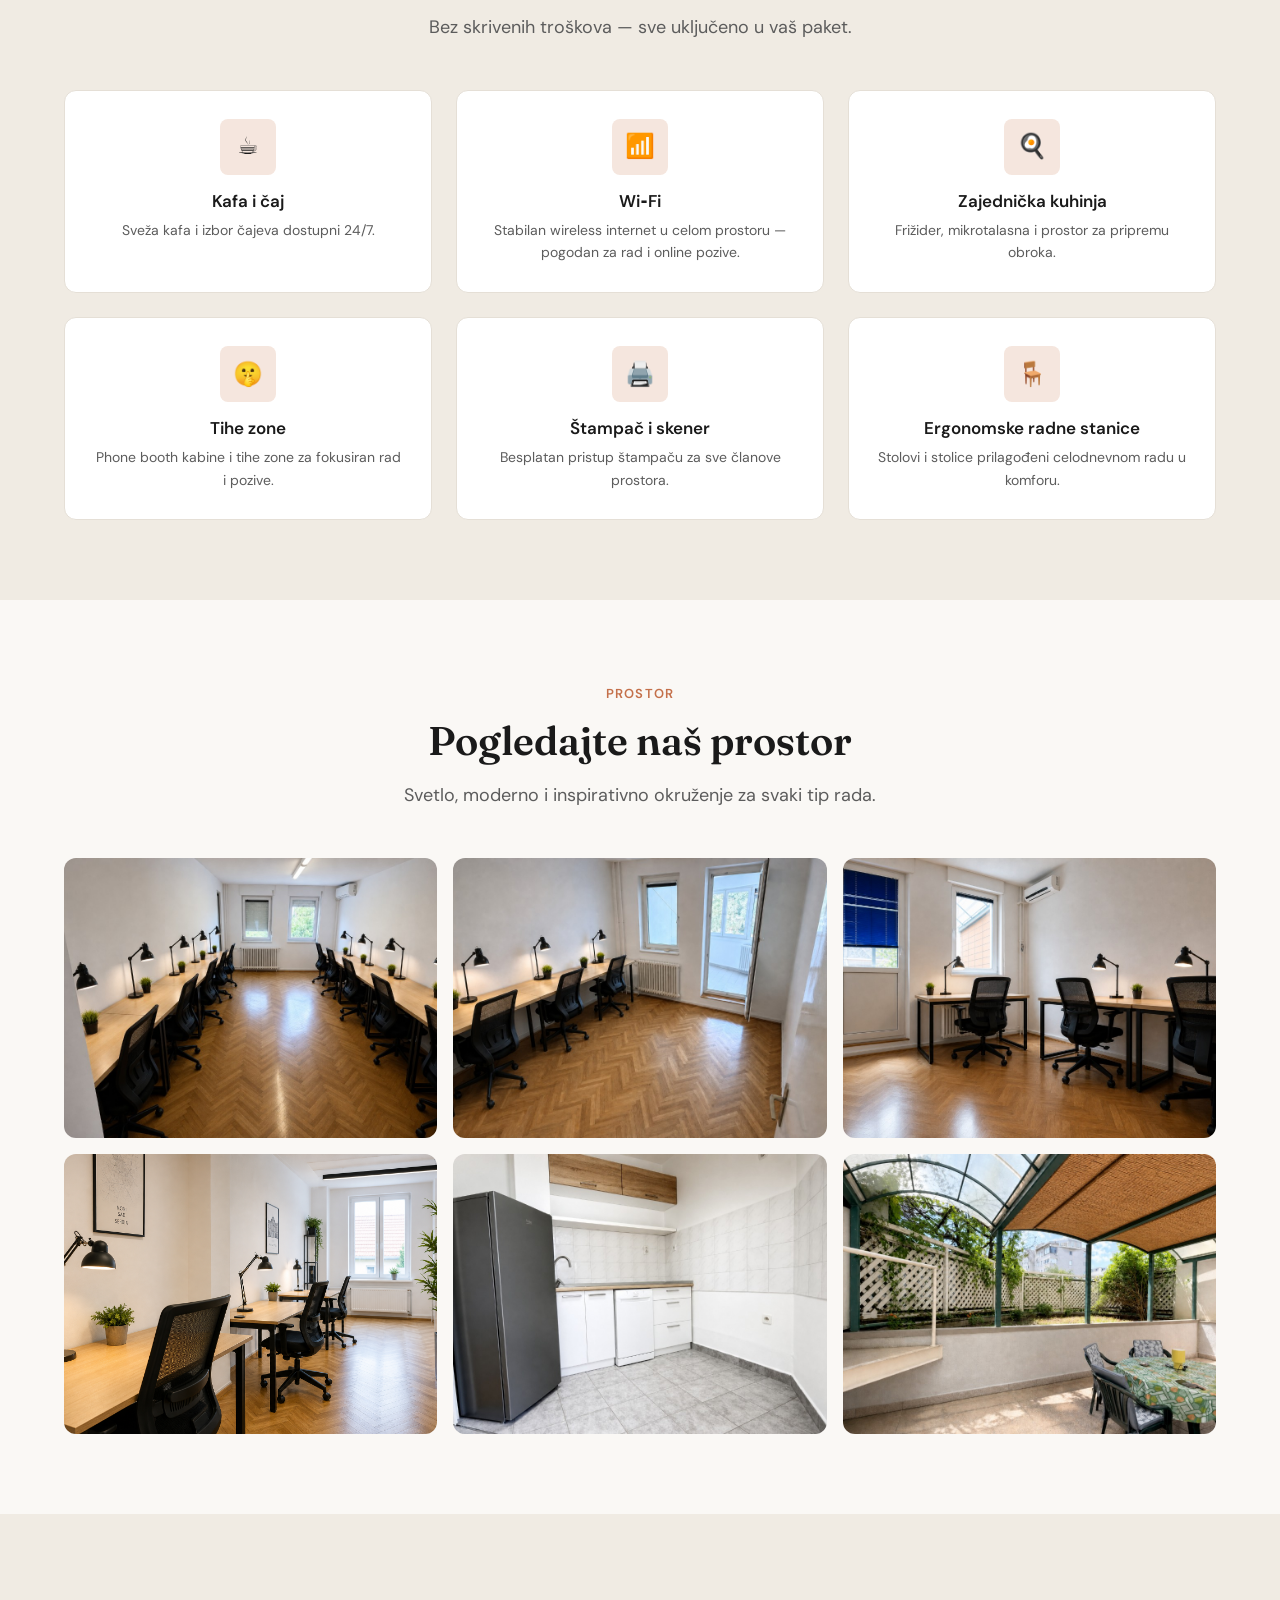
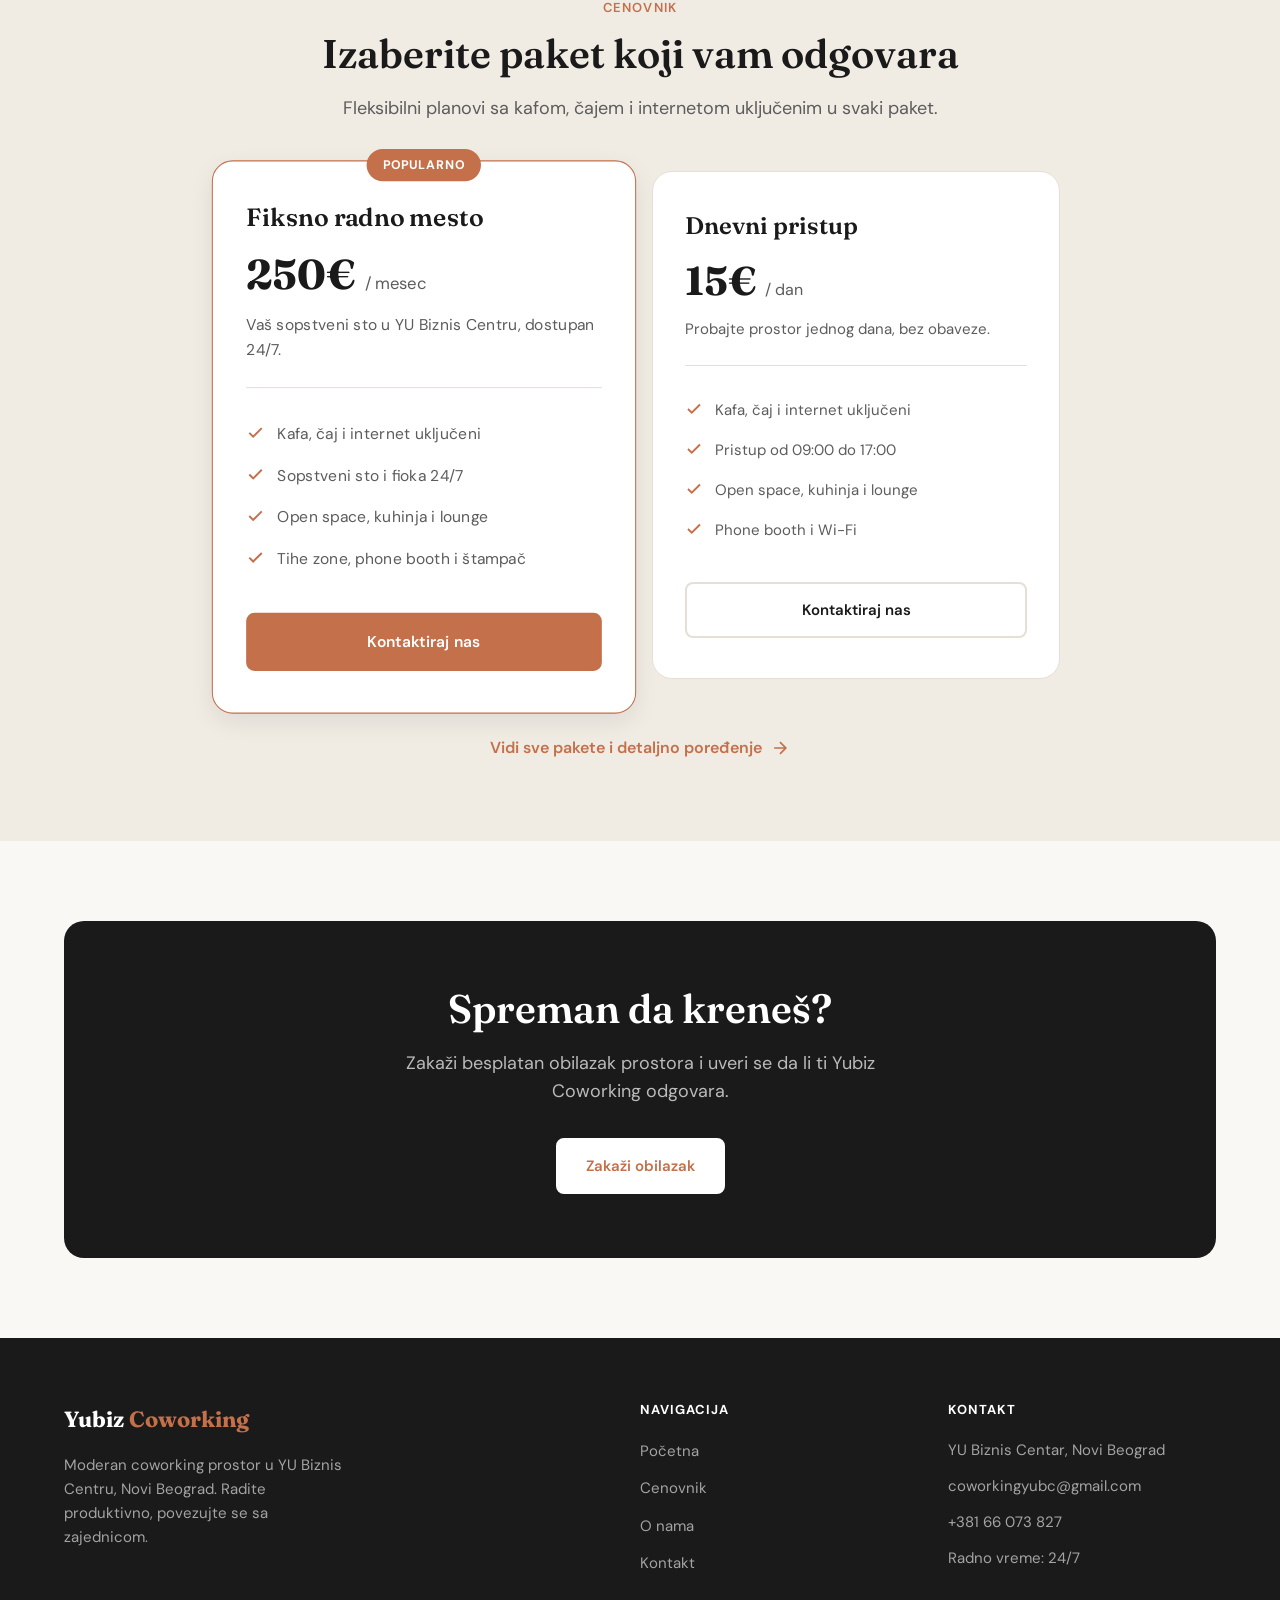
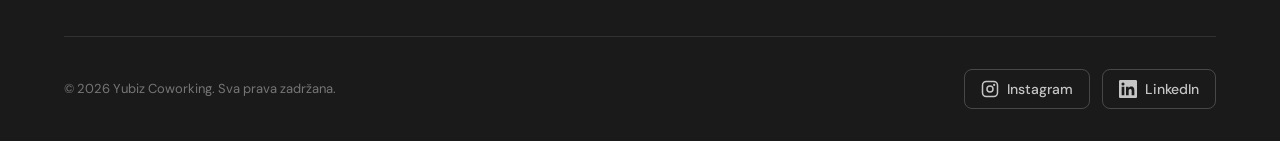
==== commit cc490b71: "Update branding and content across all pages to reflect the new name "Yubiz Coworking". Enhance meta" ====
--- a/index.html
+++ b/index.html
@@ -3,8 +3,23 @@
 <head>
   <meta charset="UTF-8">
   <meta name="viewport" content="width=device-width, initial-scale=1.0">
-  <meta name="description" content="Hub Coworking — moderan coworking prostor u YU Biznis Centru, Bulevar Mihajla Pupina 10ž, Novi Beograd. Fiksna i klizna radna mesta, dnevni pristup.">
-  <title>Hub Coworking — Početna</title>
+  <meta name="description" content="Yubiz Coworking — moderan coworking prostor u YU Biznis Centru, Novi Beograd. Fiksna radna mesta i dnevni pristup.">
+  <meta property="og:type" content="website">
+  <meta property="og:site_name" content="Yubiz Coworking">
+  <meta property="og:locale" content="sr_RS">
+  <meta property="og:title" content="Yubiz Coworking — Prostor za rad, fokus i zajednicu">
+  <meta property="og:description" content="Moderan coworking prostor u YU Biznis Centru, Novi Beograd. Fiksna radna mesta od 250€/mes i dnevni pristup od 15€/dan.">
+  <meta property="og:url" content="https://dusanb994.github.io/coworking/">
+  <meta property="og:image" content="https://dusanb994.github.io/coworking/assets/images/open-space-3.png">
+  <meta property="og:image:width" content="1024">
+  <meta property="og:image:height" content="682">
+  <meta property="og:image:alt" content="Open space u Yubiz Coworking prostoru, Novi Beograd">
+  <meta name="twitter:card" content="summary_large_image">
+  <meta name="twitter:title" content="Yubiz Coworking — Prostor za rad, fokus i zajednicu">
+  <meta name="twitter:description" content="Moderan coworking prostor u YU Biznis Centru, Novi Beograd. Fiksna radna mesta i dnevni pristup.">
+  <meta name="twitter:image" content="https://dusanb994.github.io/coworking/assets/images/open-space-3.png">
+  <title>Yubiz Coworking — Početna</title>
+  <link rel="icon" href="assets/favicon.svg" type="image/svg+xml">
   <link rel="preconnect" href="https://fonts.googleapis.com">
   <link rel="preconnect" href="https://fonts.gstatic.com" crossorigin>
   <link href="https://fonts.googleapis.com/css2?family=DM+Sans:ital,opsz,wght@0,9..40,400;0,9..40,500;0,9..40,600;0,9..40,700;1,9..40,400&family=Fraunces:opsz,wght@9..144,600;9..144,700&display=swap" rel="stylesheet">
@@ -15,7 +30,7 @@
   <!-- Header -->
   <header class="header" id="header">
     <div class="container nav">
-      <a href="index.html" class="logo">Hub <span>Coworking</span></a>
+      <a href="index.html" class="logo">Yubiz <span>Coworking</span></a>
       <nav class="nav-links">
         <a href="index.html" class="active">Početna</a>
         <a href="cenovnik.html">Cenovnik</a>
@@ -51,7 +66,7 @@
         <p class="hero-subtitle">Coworking prostor u YU Biznis Centru, Novi Beograd</p>
         <p class="hero-address">
           <svg width="16" height="16" viewBox="0 0 24 24" fill="none" stroke="currentColor" stroke-width="2"><path d="M21 10c0 7-9 13-9 13s-9-6-9-13a9 9 0 0118 0z"/><circle cx="12" cy="10" r="3"/></svg>
-          Bulevar Mihajla Pupina 10ž, YU Biznis Centar
+          YU Biznis Centar, Novi Beograd
         </p>
         <div class="btn-group">
           <a href="kontakt.html" class="btn btn-primary">Zakaži obilazak</a>
@@ -66,11 +81,11 @@
         <div class="intro-text">
           <span class="section-label">Dobrodošli</span>
           <h2>Više od prostora — to je zajednica</h2>
-          <p>Hub Coworking je moderan radni prostor u kompleksu <strong>YU Biznis Centar</strong> na Bulevaru Mihajla Pupina — dizajniran za freelancere, startape i remote timove koji traže produktivno okruženje bez kancelarijske rutine.</p>
-          <p>Bilo da vam treba fiksno mesto svaki dan ili fleksibilan pristup kad vam zatreba — imamo paket prilagođen vašem načinu rada. Uz neograničenu kafu, čaj i brz internet, sve što vam treba je na dohvat ruke.</p>
+          <p>Yubiz Coworking je moderan radni prostor u kompleksu <strong>YU Biznis Centar</strong> na Novom Beogradu — dizajniran za freelancere, startape i remote timove koji traže produktivno okruženje bez kancelarijske rutine.</p>
+          <p>Bilo da vam treba fiksno mesto svaki dan ili fleksibilan pristup kad vam zatreba — imamo paket prilagođen vašem načinu rada. Uz kafu, čaj i internet, sve što vam treba je na dohvat ruke.</p>
         </div>
         <div class="intro-image">
-          <img src="https://images.unsplash.com/photo-1524758631624-e2822e304c36?w=800&q=80" alt="Ljudi rade u coworking prostoru">
+          <img src="assets/images/open-space-4.png" alt="Moderna radna zona u Yubiz Coworking prostoru">
         </div>
       </div>
     </section>
@@ -86,13 +101,13 @@
         <div class="amenities-grid">
           <div class="amenity-card reveal">
             <div class="amenity-icon">☕</div>
-            <h3>Neograničena kafa i čaj</h3>
-            <p>Sveža kafa i izbor čajeva dostupni tokom celog radnog vremena.</p>
+            <h3>Kafa i čaj</h3>
+            <p>Sveža kafa i izbor čajeva dostupni 24/7.</p>
           </div>
           <div class="amenity-card reveal">
             <div class="amenity-icon">📶</div>
-            <h3>Brz Wi‑Fi</h3>
-            <p>Simetrična optička veza do 500 Mbps — stabilna i pouzdana.</p>
+            <h3>Wi‑Fi</h3>
+            <p>Stabilan wireless internet u celom prostoru — pogodan za rad i online pozive.</p>
           </div>
           <div class="amenity-card reveal">
             <div class="amenity-icon">🍳</div>
@@ -110,9 +125,9 @@
             <p>Besplatan pristup štampaču za sve članove prostora.</p>
           </div>
           <div class="amenity-card reveal">
-            <div class="amenity-icon">🎉</div>
-            <h3>Događaji zajednice</h3>
-            <p>Networking večeri, radionice i druženja sa kolegama.</p>
+            <div class="amenity-icon">🪑</div>
+            <h3>Ergonomske radne stanice</h3>
+            <p>Stolovi i stolice prilagođeni celodnevnom radu u komforu.</p>
           </div>
         </div>
       </div>
@@ -128,22 +143,22 @@
         </div>
         <div class="gallery-grid">
           <div class="gallery-item reveal">
-            <img src="https://images.unsplash.com/photo-1497366811353-6870744d04b2?w=600&q=80" alt="Open space radna zona">
-          </div>
-          <div class="gallery-item reveal">
-            <img src="https://images.unsplash.com/photo-1600880292203-757bb62b4baf?w=600&q=80" alt="Sala za sastanke">
-          </div>
-          <div class="gallery-item reveal">
-            <img src="https://images.unsplash.com/photo-1604328698692-f76ea9498e97?w=600&q=80" alt="Lounge zona">
-          </div>
-          <div class="gallery-item reveal">
-            <img src="https://images.unsplash.com/photo-1556761175-b413da4baf72?w=600&q=80" alt="Timski rad">
-          </div>
-          <div class="gallery-item reveal">
-            <img src="https://images.unsplash.com/photo-1572021337769-53502aa4901a?w=600&q=80" alt="Kuhinja i zona za odmor">
-          </div>
-          <div class="gallery-item reveal">
-            <img src="https://images.unsplash.com/photo-1560448204-e02f11c45748?w=600&q=80" alt="Privatni radni kutak">
+            <img src="assets/images/open-space-3.png" alt="Prostrani open space sa osam radnih mesta">
+          </div>
+          <div class="gallery-item reveal">
+            <img src="assets/images/open-space-2.png" alt="Radna zona sa tri radna mesta, lampama i biljkama">
+          </div>
+          <div class="gallery-item reveal">
+            <img src="assets/images/open-space-1.png" alt="Open space sa pogledom na terasu">
+          </div>
+          <div class="gallery-item reveal">
+            <img src="assets/images/open-space-4.png" alt="Moderna radna zona sa prirodnim svetlom">
+          </div>
+          <div class="gallery-item reveal">
+            <img src="assets/images/kuhinja.png" alt="Kuhinja sa frižiderom, sudoperom i posuđem">
+          </div>
+          <div class="gallery-item reveal">
+            <img src="assets/images/terasa-lounge.png" alt="Terasa za rad i odmor sa klupom i zelenilom">
           </div>
         </div>
       </div>
@@ -155,46 +170,30 @@
         <div class="section-header reveal">
           <span class="section-label">Cenovnik</span>
           <h2>Izaberite paket koji vam odgovara</h2>
-          <p>Fleksibilni planovi sa neograničenom kafom, čajem i internetom uključenim u svaki paket.</p>
-        </div>
-        <div class="pricing-grid">
-          <div class="pricing-card reveal">
+          <p>Fleksibilni planovi sa kafom, čajem i internetom uključenim u svaki paket.</p>
+        </div>
+        <div class="pricing-grid pricing-grid-2">
+          <div class="pricing-card featured reveal">
+            <span class="pricing-badge">Popularno</span>
             <h3>Fiksno radno mesto</h3>
             <div class="pricing-price">250€ <span>/ mesec</span></div>
-            <p class="pricing-desc">Vaš sopstveni sto dostupan 24/7.</p>
+            <p class="pricing-desc">Vaš sopstveni sto u YU Biznis Centru, dostupan 24/7.</p>
             <ul class="pricing-features">
               <li>
                 <svg width="18" height="18" viewBox="0 0 24 24" fill="none" stroke="currentColor" stroke-width="2.5"><polyline points="20 6 9 17 4 12"/></svg>
-                Neograničena kafa, čaj i internet
-              </li>
-              <li>
-                <svg width="18" height="18" viewBox="0 0 24 24" fill="none" stroke="currentColor" stroke-width="2.5"><polyline points="20 6 9 17 4 12"/></svg>
-                Fioka za lične stvari
-              </li>
-              <li>
-                <svg width="18" height="18" viewBox="0 0 24 24" fill="none" stroke="currentColor" stroke-width="2.5"><polyline points="20 6 9 17 4 12"/></svg>
-                Pristup salama za sastanke
-              </li>
-            </ul>
-            <a href="kontakt.html" class="btn btn-outline">Kontaktiraj nas</a>
-          </div>
-          <div class="pricing-card featured reveal">
-            <span class="pricing-badge">Popularno</span>
-            <h3>Klizno radno mesto</h3>
-            <div class="pricing-price">200€ <span>/ mesec</span></div>
-            <p class="pricing-desc">Fleksibilan rad u open space-u.</p>
-            <ul class="pricing-features">
-              <li>
-                <svg width="18" height="18" viewBox="0 0 24 24" fill="none" stroke="currentColor" stroke-width="2.5"><polyline points="20 6 9 17 4 12"/></svg>
-                Neograničena kafa, čaj i internet
-              </li>
-              <li>
-                <svg width="18" height="18" viewBox="0 0 24 24" fill="none" stroke="currentColor" stroke-width="2.5"><polyline points="20 6 9 17 4 12"/></svg>
-                Pristup 10h dnevno, radnim danima
-              </li>
-              <li>
-                <svg width="18" height="18" viewBox="0 0 24 24" fill="none" stroke="currentColor" stroke-width="2.5"><polyline points="20 6 9 17 4 12"/></svg>
-                Zajednička kuhinja i lounge
+                Kafa, čaj i internet uključeni
+              </li>
+              <li>
+                <svg width="18" height="18" viewBox="0 0 24 24" fill="none" stroke="currentColor" stroke-width="2.5"><polyline points="20 6 9 17 4 12"/></svg>
+                Sopstveni sto i fioka 24/7
+              </li>
+              <li>
+                <svg width="18" height="18" viewBox="0 0 24 24" fill="none" stroke="currentColor" stroke-width="2.5"><polyline points="20 6 9 17 4 12"/></svg>
+                Open space, kuhinja i lounge
+              </li>
+              <li>
+                <svg width="18" height="18" viewBox="0 0 24 24" fill="none" stroke="currentColor" stroke-width="2.5"><polyline points="20 6 9 17 4 12"/></svg>
+                Tihe zone, phone booth i štampač
               </li>
             </ul>
             <a href="kontakt.html" class="btn btn-primary">Kontaktiraj nas</a>
@@ -202,19 +201,23 @@
           <div class="pricing-card reveal">
             <h3>Dnevni pristup</h3>
             <div class="pricing-price">15€ <span>/ dan</span></div>
-            <p class="pricing-desc">Probajte prostor bez obaveze.</p>
+            <p class="pricing-desc">Probajte prostor jednog dana, bez obaveze.</p>
             <ul class="pricing-features">
               <li>
                 <svg width="18" height="18" viewBox="0 0 24 24" fill="none" stroke="currentColor" stroke-width="2.5"><polyline points="20 6 9 17 4 12"/></svg>
-                Neograničena kafa, čaj i internet
-              </li>
-              <li>
-                <svg width="18" height="18" viewBox="0 0 24 24" fill="none" stroke="currentColor" stroke-width="2.5"><polyline points="20 6 9 17 4 12"/></svg>
-                Pristup open space-u ceo dan
-              </li>
-              <li>
-                <svg width="18" height="18" viewBox="0 0 24 24" fill="none" stroke="currentColor" stroke-width="2.5"><polyline points="20 6 9 17 4 12"/></svg>
-                Idealno za goste i probni dan
+                Kafa, čaj i internet uključeni
+              </li>
+              <li>
+                <svg width="18" height="18" viewBox="0 0 24 24" fill="none" stroke="currentColor" stroke-width="2.5"><polyline points="20 6 9 17 4 12"/></svg>
+                Pristup od 09:00 do 17:00
+              </li>
+              <li>
+                <svg width="18" height="18" viewBox="0 0 24 24" fill="none" stroke="currentColor" stroke-width="2.5"><polyline points="20 6 9 17 4 12"/></svg>
+                Open space, kuhinja i lounge
+              </li>
+              <li>
+                <svg width="18" height="18" viewBox="0 0 24 24" fill="none" stroke="currentColor" stroke-width="2.5"><polyline points="20 6 9 17 4 12"/></svg>
+                Phone booth i Wi-Fi
               </li>
             </ul>
             <a href="kontakt.html" class="btn btn-outline">Kontaktiraj nas</a>
@@ -234,7 +237,7 @@
       <div class="container reveal">
         <div class="cta-banner">
           <h2>Spreman da kreneš?</h2>
-          <p>Zakaži besplatan obilazak prostora i saznaj zašto nas preko 200 ljudi bira svakodnevno.</p>
+          <p>Zakaži besplatan obilazak prostora i uveri se da li ti Yubiz Coworking odgovara.</p>
           <a href="kontakt.html" class="btn btn-white">Zakaži obilazak</a>
         </div>
       </div>
@@ -246,7 +249,7 @@
     <div class="container">
       <div class="footer-grid">
         <div class="footer-brand">
-          <a href="index.html" class="logo">Hub <span>Coworking</span></a>
+          <a href="index.html" class="logo">Yubiz <span>Coworking</span></a>
           <p>Moderan coworking prostor u YU Biznis Centru, Novi Beograd. Radite produktivno, povezujte se sa zajednicom.</p>
         </div>
         <div>
@@ -261,19 +264,24 @@
         <div>
           <h4>Kontakt</h4>
           <ul class="footer-contact">
-            <li>Bulevar Mihajla Pupina 10ž, YU Biznis Centar</li>
-            <li>info@hubcoworking.rs</li>
-            <li>+381 11 123 4567</li>
-            <li>Pon–Pet: 08:00–20:00</li>
+            <li>YU Biznis Centar, Novi Beograd</li>
+            <li>coworkingyubc@gmail.com</li>
+            <li>+381 66 073 827</li>
+            <li>Radno vreme: 24/7</li>
           </ul>
         </div>
       </div>
       <div class="footer-bottom">
-        <p>&copy; 2026 Hub Coworking. Sva prava zadržana.</p>
+        <p>&copy; 2026 Yubiz Coworking. Sva prava zadržana.</p>
         <div class="footer-social">
-          <a href="#" aria-label="Instagram">IG</a>
-          <a href="#" aria-label="LinkedIn">LI</a>
-          <a href="#" aria-label="Facebook">FB</a>
+          <a href="https://www.instagram.com/coworking.co.rs/" target="_blank" rel="noopener noreferrer">
+            <svg viewBox="0 0 24 24" fill="none" stroke="currentColor" stroke-width="2" aria-hidden="true"><rect x="2" y="2" width="20" height="20" rx="5"/><circle cx="12" cy="12" r="4"/><circle cx="17.5" cy="6.5" r="1.5" fill="currentColor" stroke="none"/></svg>
+            Instagram
+          </a>
+          <a href="https://www.linkedin.com/in/coworking-space-a83605411/" target="_blank" rel="noopener noreferrer">
+            <svg viewBox="0 0 24 24" fill="currentColor" aria-hidden="true"><path d="M20.447 20.452h-3.554v-5.569c0-1.328-.027-3.037-1.852-3.037-1.853 0-2.136 1.445-2.136 2.939v5.667H9.351V9h3.414v1.561h.046c.477-.9 1.637-1.85 3.37-1.85 3.601 0 4.267 2.37 4.267 5.455v6.286zM5.337 7.433a2.062 2.062 0 01-2.063-2.065 2.064 2.064 0 112.063 2.065zm1.782 13.019H3.555V9h3.564v11.452zM22.225 0H1.771C.792 0 0 .774 0 1.729v20.542C0 23.227.792 24 1.771 24h20.451C23.2 24 24 23.227 24 22.271V1.729C24 .774 23.2 0 22.222 0h.003z"/></svg>
+            LinkedIn
+          </a>
         </div>
       </div>
     </div>
--- a/css/styles.css
+++ b/css/styles.css
@@ -1,5 +1,5 @@
 /* ============================================
-   Hub Coworking — Design System & Styles
+   Yubiz Coworking — Design System & Styles
    ============================================ */
 
 /* --- CSS Custom Properties --- */
@@ -377,7 +377,7 @@
   z-index: 1;
   max-width: 720px;
   color: #fff;
-  padding: 4rem 0;
+  padding: 4rem 1.5rem;
 }
 
 .hero-content h1 {
@@ -510,6 +510,12 @@
   grid-template-columns: 1fr;
   gap: 1.5rem;
   align-items: start;
+}
+
+.pricing-grid-2 {
+  max-width: 840px;
+  margin-left: auto;
+  margin-right: auto;
 }
 
 .pricing-card {
@@ -711,12 +717,14 @@
 }
 
 .stats-grid {
-  display: grid;
-  grid-template-columns: repeat(2, 1fr);
+  display: flex;
+  flex-wrap: wrap;
+  justify-content: center;
   gap: 1.5rem;
 }
 
 .stat-item {
+  flex: 0 1 200px;
   text-align: center;
   padding: 2rem 1rem;
   background-color: var(--color-surface);
@@ -871,6 +879,25 @@
   display: block;
 }
 
+.form-submit-error {
+  display: none;
+  font-size: 0.875rem;
+  color: #D64545;
+  margin-bottom: 1rem;
+  padding: 0.75rem 1rem;
+  background-color: #FDECEC;
+  border-radius: var(--radius-sm);
+}
+
+.form-submit-error.visible {
+  display: block;
+}
+
+.btn:disabled {
+  opacity: 0.7;
+  cursor: not-allowed;
+}
+
 .form-success {
   display: none;
   text-align: center;
@@ -989,20 +1016,30 @@
 
 .footer-social {
   display: flex;
-  gap: 1rem;
+  flex-wrap: wrap;
+  gap: 0.75rem;
 }
 
 .footer-social a {
-  width: 36px;
-  height: 36px;
-  border-radius: 50%;
+  width: auto;
+  height: auto;
+  padding: 0.5rem 1rem;
+  border-radius: var(--radius-sm);
   border: 1px solid rgba(255, 255, 255, 0.2);
-  display: flex;
+  display: inline-flex;
   align-items: center;
-  justify-content: center;
+  gap: 0.5rem;
   font-size: 0.875rem;
-  color: rgba(255, 255, 255, 0.6);
+  font-weight: 500;
+  color: rgba(255, 255, 255, 0.75);
   transition: all var(--transition);
+  white-space: nowrap;
+}
+
+.footer-social a svg {
+  width: 18px;
+  height: 18px;
+  flex-shrink: 0;
 }
 
 .footer-social a:hover {
@@ -1062,6 +1099,12 @@
 }
 
 /* --- Responsive --- */
+@media (max-width: 767px) {
+  .hero-content {
+    padding: 3rem 2rem;
+  }
+}
+
 @media (min-width: 768px) {
   .grid-2 {
     grid-template-columns: 1fr 1fr;
@@ -1081,6 +1124,10 @@
 
   .pricing-grid {
     grid-template-columns: repeat(3, 1fr);
+  }
+
+  .pricing-grid-2 {
+    grid-template-columns: repeat(2, 1fr);
   }
 
   .pricing-card.featured {
@@ -1126,8 +1173,4 @@
   .gallery-grid {
     grid-template-columns: repeat(3, 1fr);
   }
-
-  .stats-grid {
-    grid-template-columns: repeat(4, 1fr);
-  }
-}
+}
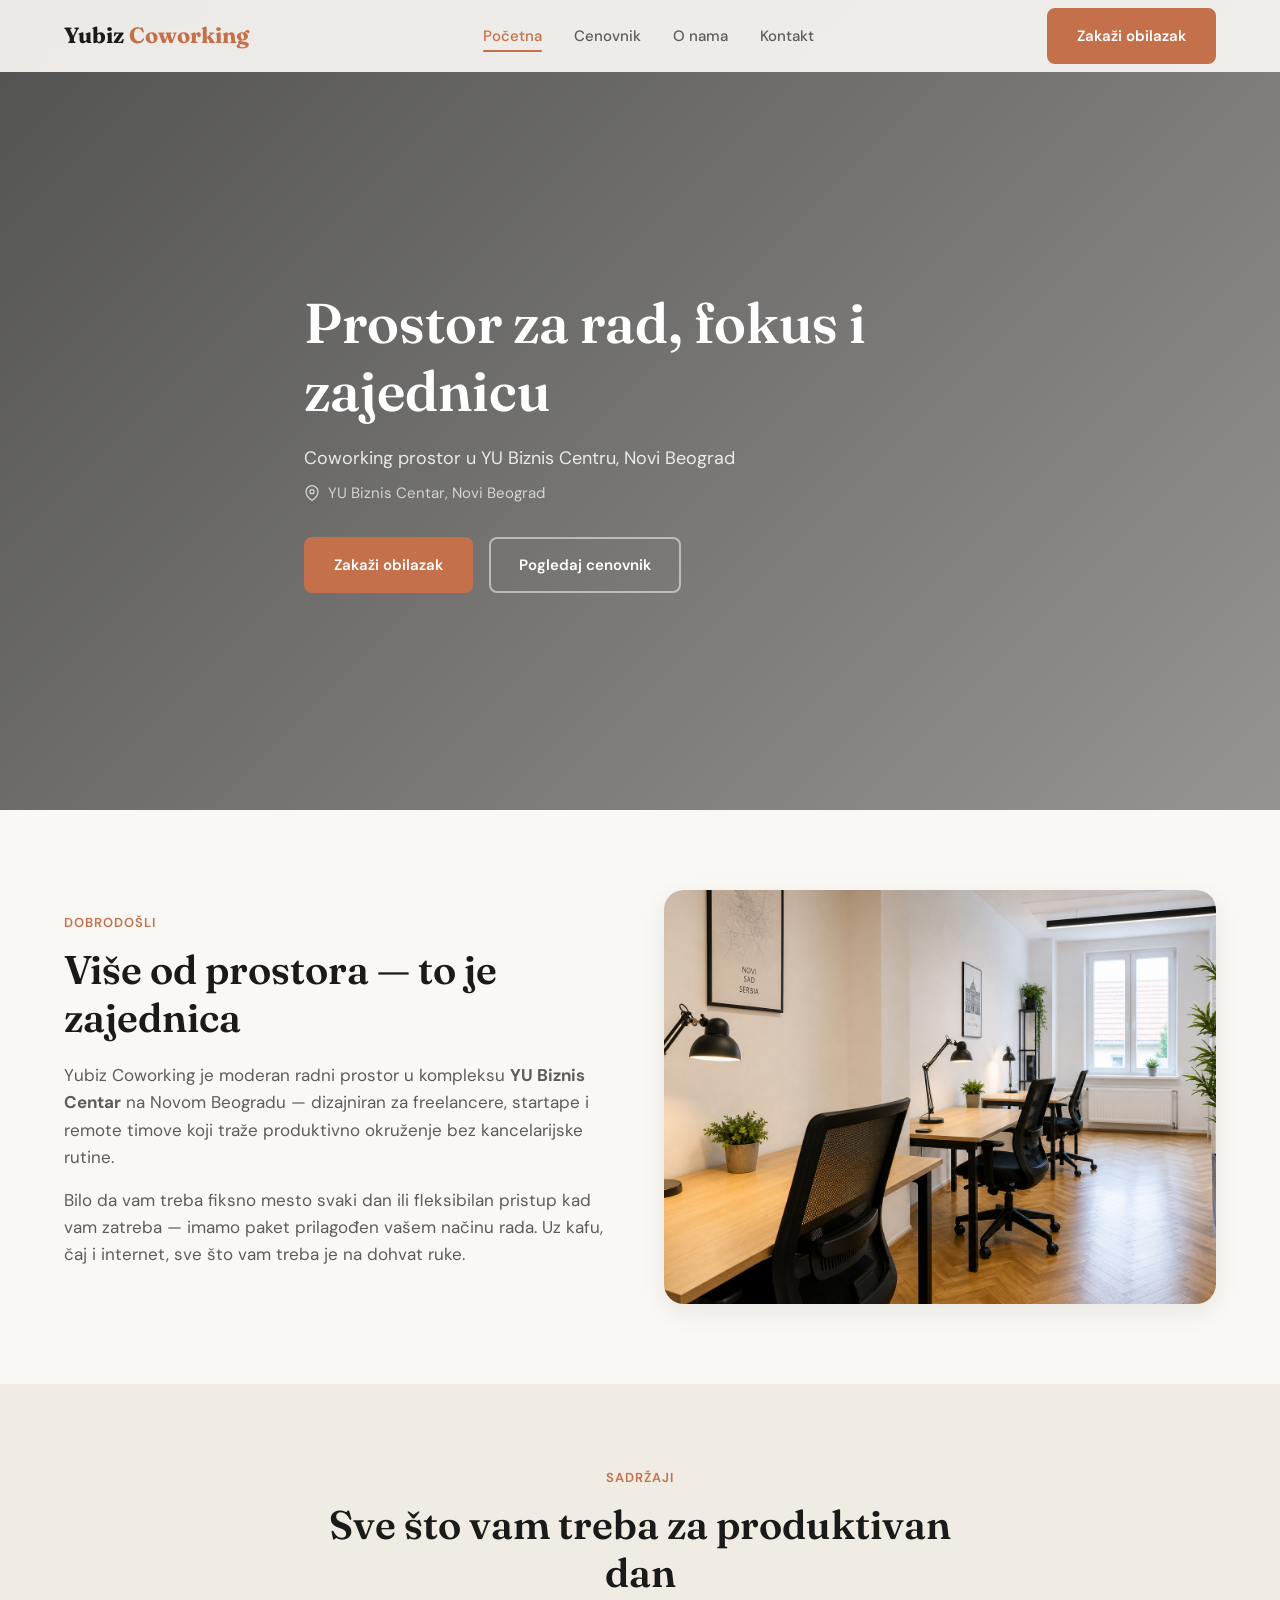
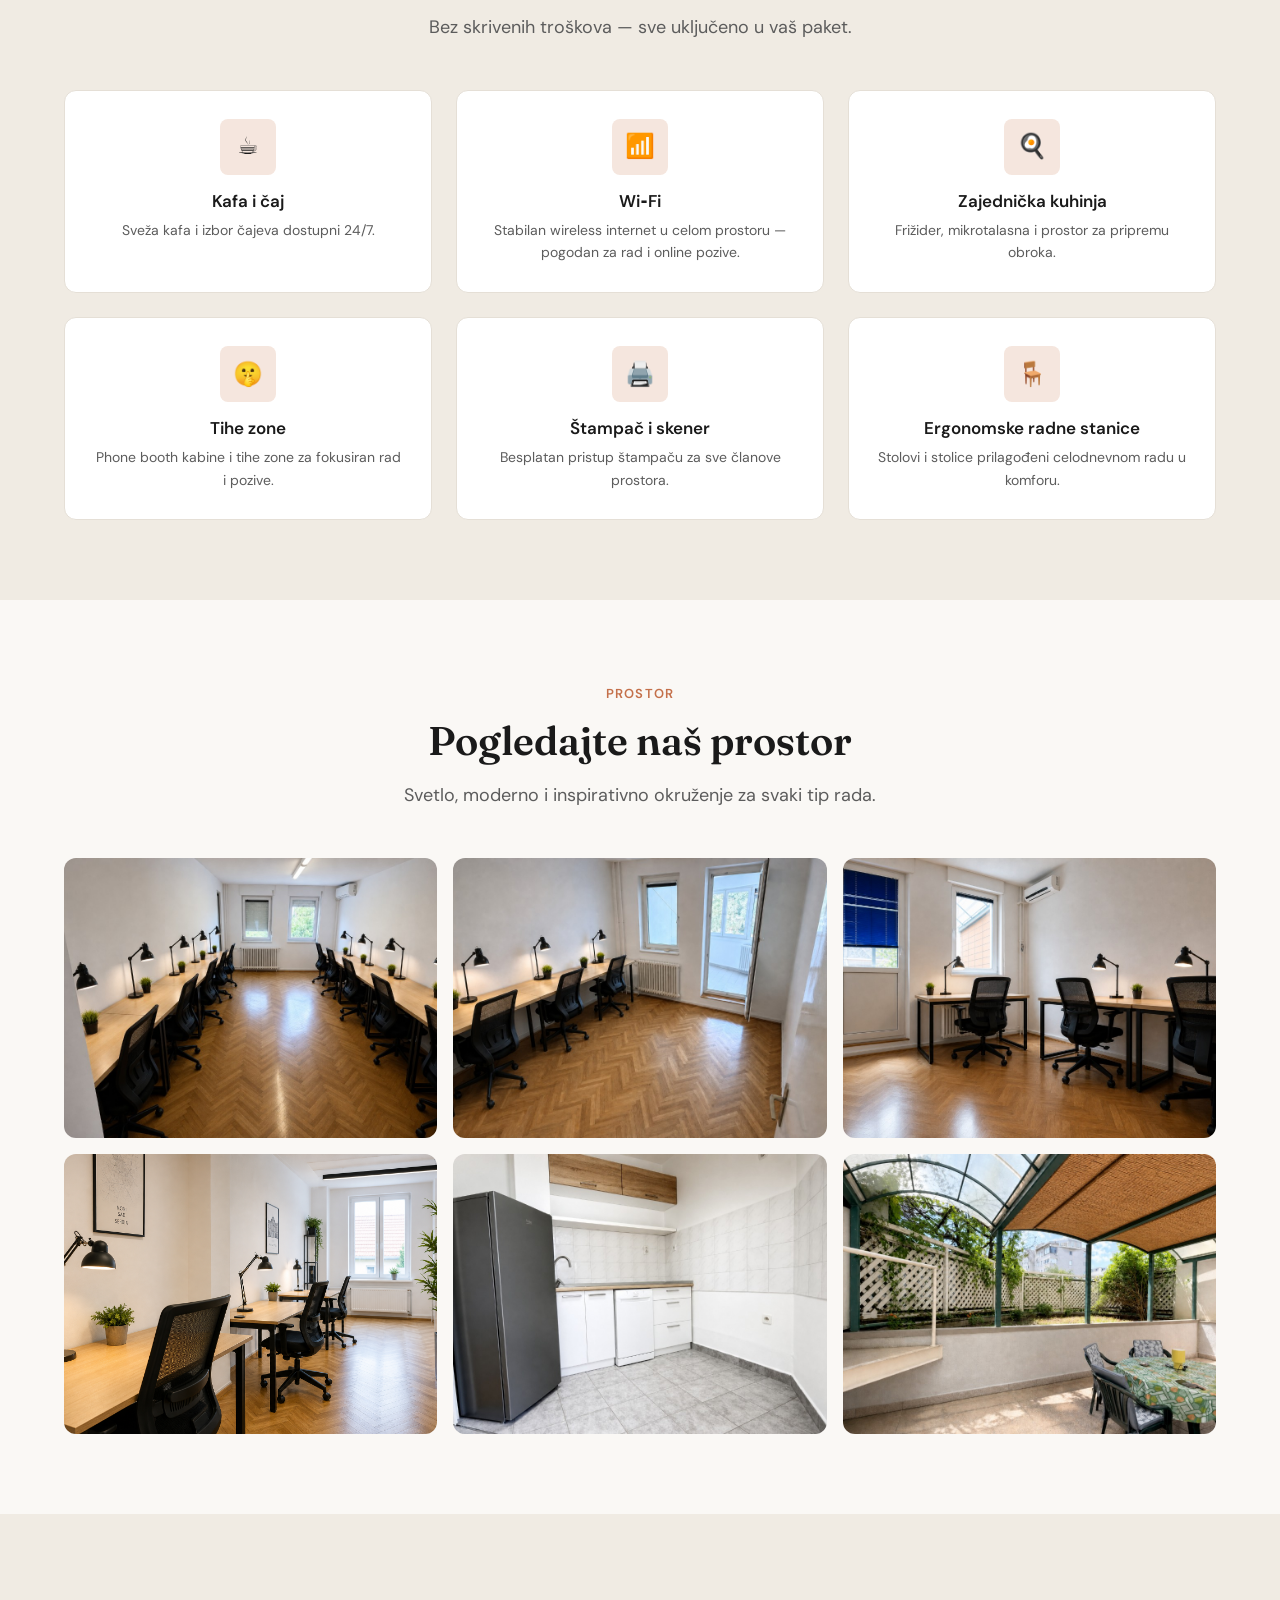
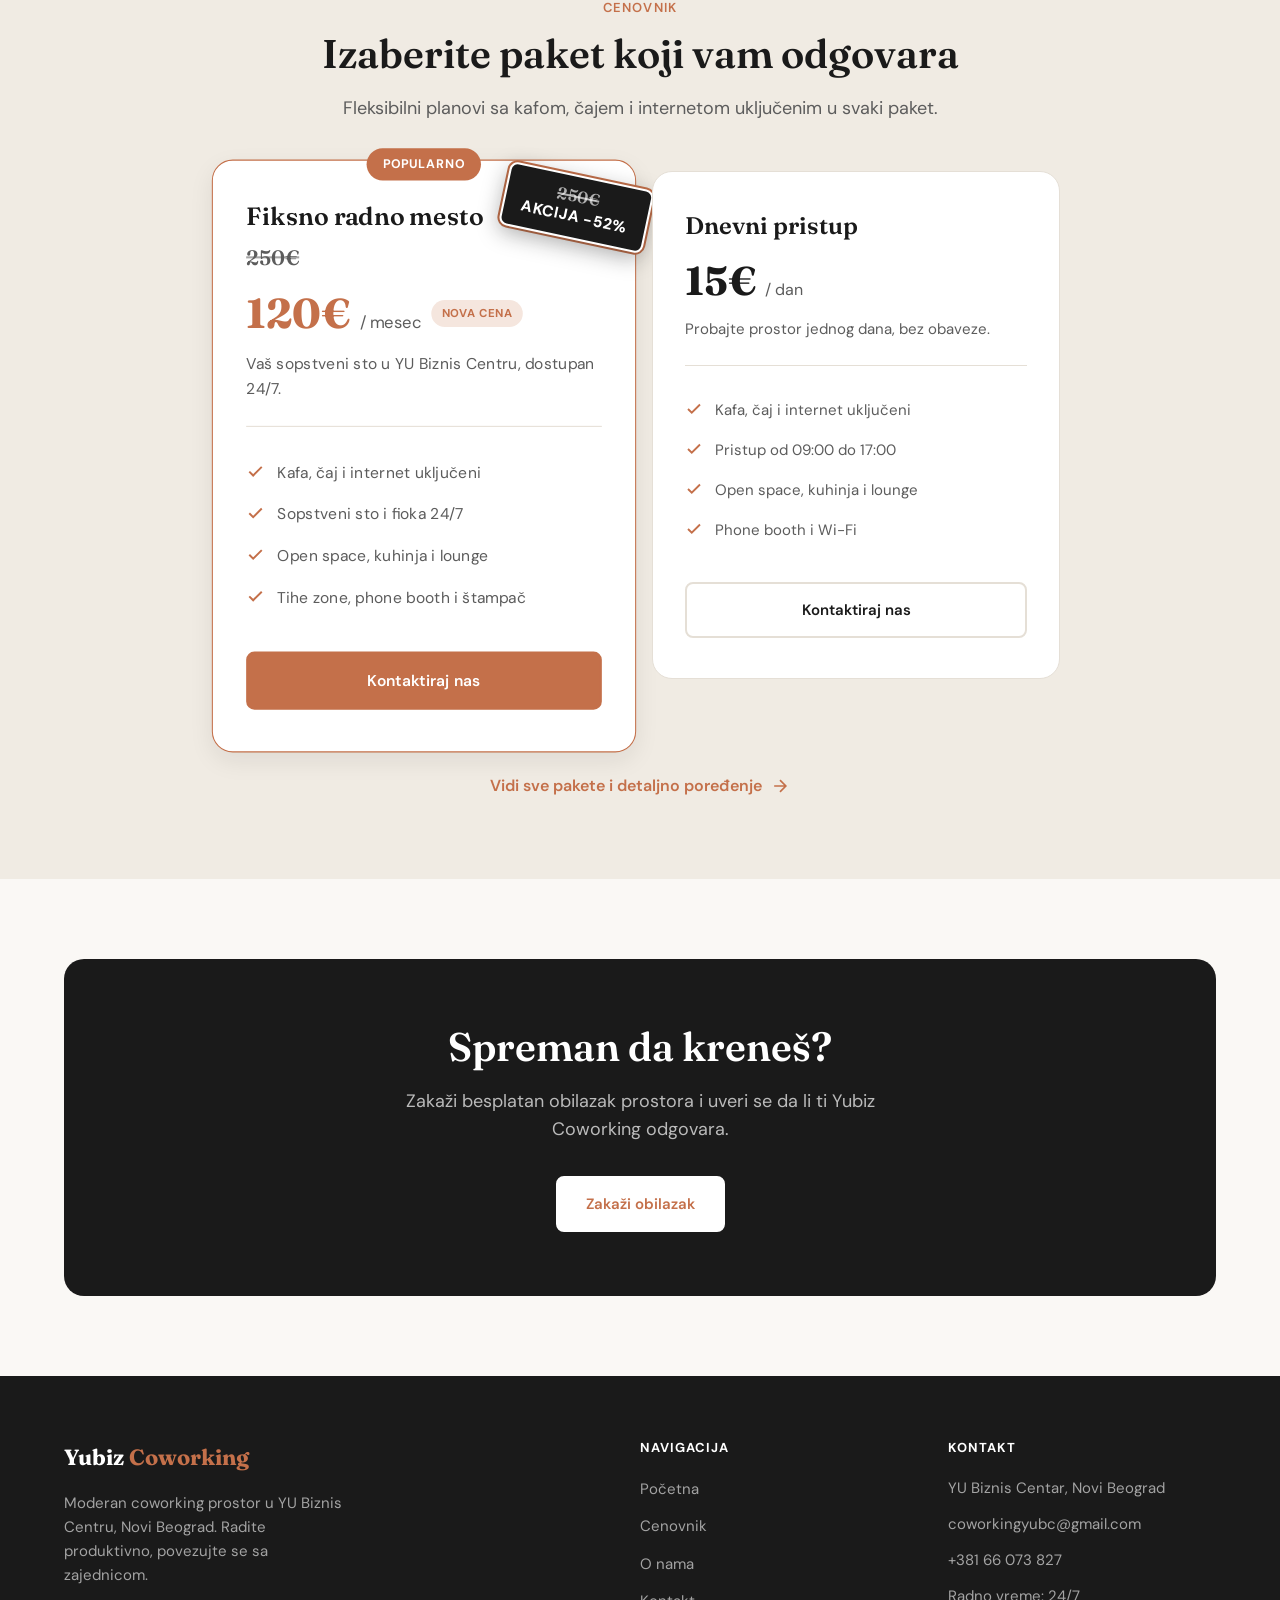
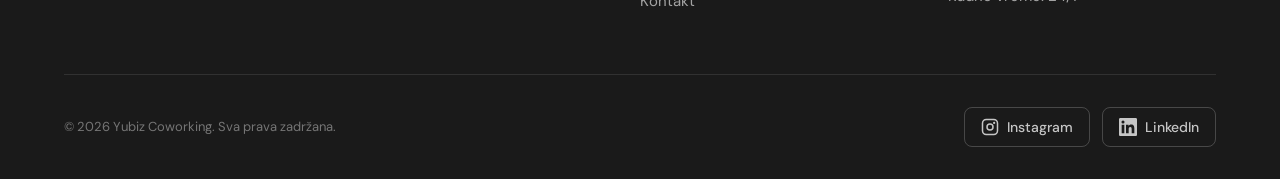
==== commit 2ede69ba: "Update pricing details across HTML pages to reflect the new rate of 120€/month for fixed workspaces," ====
--- a/index.html
+++ b/index.html
@@ -8,16 +8,16 @@
   <meta property="og:site_name" content="Yubiz Coworking">
   <meta property="og:locale" content="sr_RS">
   <meta property="og:title" content="Yubiz Coworking — Prostor za rad, fokus i zajednicu">
-  <meta property="og:description" content="Moderan coworking prostor u YU Biznis Centru, Novi Beograd. Fiksna radna mesta od 250€/mes i dnevni pristup od 15€/dan.">
-  <meta property="og:url" content="https://dusanb994.github.io/coworking/">
-  <meta property="og:image" content="https://dusanb994.github.io/coworking/assets/images/open-space-3.png">
+  <meta property="og:description" content="Moderan coworking prostor u YU Biznis Centru, Novi Beograd. Fiksna radna mesta od 120€/mes i dnevni pristup od 15€/dan.">
+  <meta property="og:url" content="https://coworking.co.rs/">
+  <meta property="og:image" content="https://coworking.co.rs/assets/images/open-space-3.png">
   <meta property="og:image:width" content="1024">
   <meta property="og:image:height" content="682">
   <meta property="og:image:alt" content="Open space u Yubiz Coworking prostoru, Novi Beograd">
   <meta name="twitter:card" content="summary_large_image">
   <meta name="twitter:title" content="Yubiz Coworking — Prostor za rad, fokus i zajednicu">
   <meta name="twitter:description" content="Moderan coworking prostor u YU Biznis Centru, Novi Beograd. Fiksna radna mesta i dnevni pristup.">
-  <meta name="twitter:image" content="https://dusanb994.github.io/coworking/assets/images/open-space-3.png">
+  <meta name="twitter:image" content="https://coworking.co.rs/assets/images/open-space-3.png">
   <title>Yubiz Coworking — Početna</title>
   <link rel="icon" href="assets/favicon.svg" type="image/svg+xml">
   <link rel="preconnect" href="https://fonts.googleapis.com">
@@ -175,8 +175,18 @@
         <div class="pricing-grid pricing-grid-2">
           <div class="pricing-card featured reveal">
             <span class="pricing-badge">Popularno</span>
+            <span class="pricing-deal-badge">
+              <span class="pricing-deal-badge__old">250€</span>
+              <span class="pricing-deal-badge__text">Akcija −52%</span>
+            </span>
             <h3>Fiksno radno mesto</h3>
-            <div class="pricing-price">250€ <span>/ mesec</span></div>
+            <div class="pricing-price-wrap">
+              <span class="pricing-price-old">250€</span>
+              <div class="pricing-price-row">
+                <div class="pricing-price pricing-price--sale">120€ <span>/ mesec</span></div>
+                <span class="pricing-price-label">Nova cena</span>
+              </div>
+            </div>
             <p class="pricing-desc">Vaš sopstveni sto u YU Biznis Centru, dostupan 24/7.</p>
             <ul class="pricing-features">
               <li>
--- a/css/styles.css
+++ b/css/styles.css
@@ -534,6 +534,49 @@
 .pricing-card.featured {
   border-color: var(--color-accent);
   box-shadow: var(--shadow-md);
+  overflow: visible;
+}
+
+.pricing-deal-badge {
+  position: absolute;
+  top: 0.875rem;
+  right: -0.875rem;
+  transform: rotate(12deg);
+  z-index: 3;
+  display: flex;
+  flex-direction: column;
+  align-items: center;
+  gap: 0.125rem;
+  background-color: var(--color-dark);
+  color: #fff;
+  padding: 0.625rem 1rem 0.75rem;
+  border-radius: 8px;
+  border: 2px solid #fff;
+  box-shadow:
+    0 6px 20px rgba(26, 26, 26, 0.35),
+    0 0 0 2px var(--color-accent);
+  text-align: center;
+  line-height: 1.1;
+}
+
+.pricing-deal-badge__old {
+  font-family: var(--font-heading);
+  font-size: 1rem;
+  font-weight: 600;
+  color: rgba(255, 255, 255, 0.65);
+  text-decoration: line-through;
+  text-decoration-thickness: 2px;
+}
+
+.pricing-deal-badge__text {
+  font-size: 0.9375rem;
+  font-weight: 800;
+  letter-spacing: 0.04em;
+  text-transform: uppercase;
+}
+
+.pricing-card.featured h3 {
+  padding-right: 6.5rem;
 }
 
 .pricing-badge {
@@ -564,6 +607,46 @@
   margin-bottom: 0.25rem;
 }
 
+.pricing-price-wrap {
+  margin-bottom: 0.25rem;
+}
+
+.pricing-price-old {
+  display: block;
+  font-family: var(--font-heading);
+  font-size: 1.25rem;
+  font-weight: 600;
+  color: var(--color-text-muted);
+  text-decoration: line-through;
+  text-decoration-thickness: 2px;
+  text-decoration-color: rgba(92, 92, 92, 0.55);
+  margin-bottom: 0.375rem;
+}
+
+.pricing-price-row {
+  display: flex;
+  align-items: center;
+  flex-wrap: wrap;
+  gap: 0.625rem;
+}
+
+.pricing-price-label {
+  display: inline-block;
+  font-size: 0.6875rem;
+  font-weight: 700;
+  letter-spacing: 0.04em;
+  text-transform: uppercase;
+  color: var(--color-accent);
+  background-color: var(--color-accent-light);
+  padding: 0.25rem 0.625rem;
+  border-radius: 999px;
+}
+
+.pricing-price--sale {
+  color: var(--color-accent);
+  margin-bottom: 0;
+}
+
 .pricing-price span {
   font-family: var(--font-body);
   font-size: 1rem;
